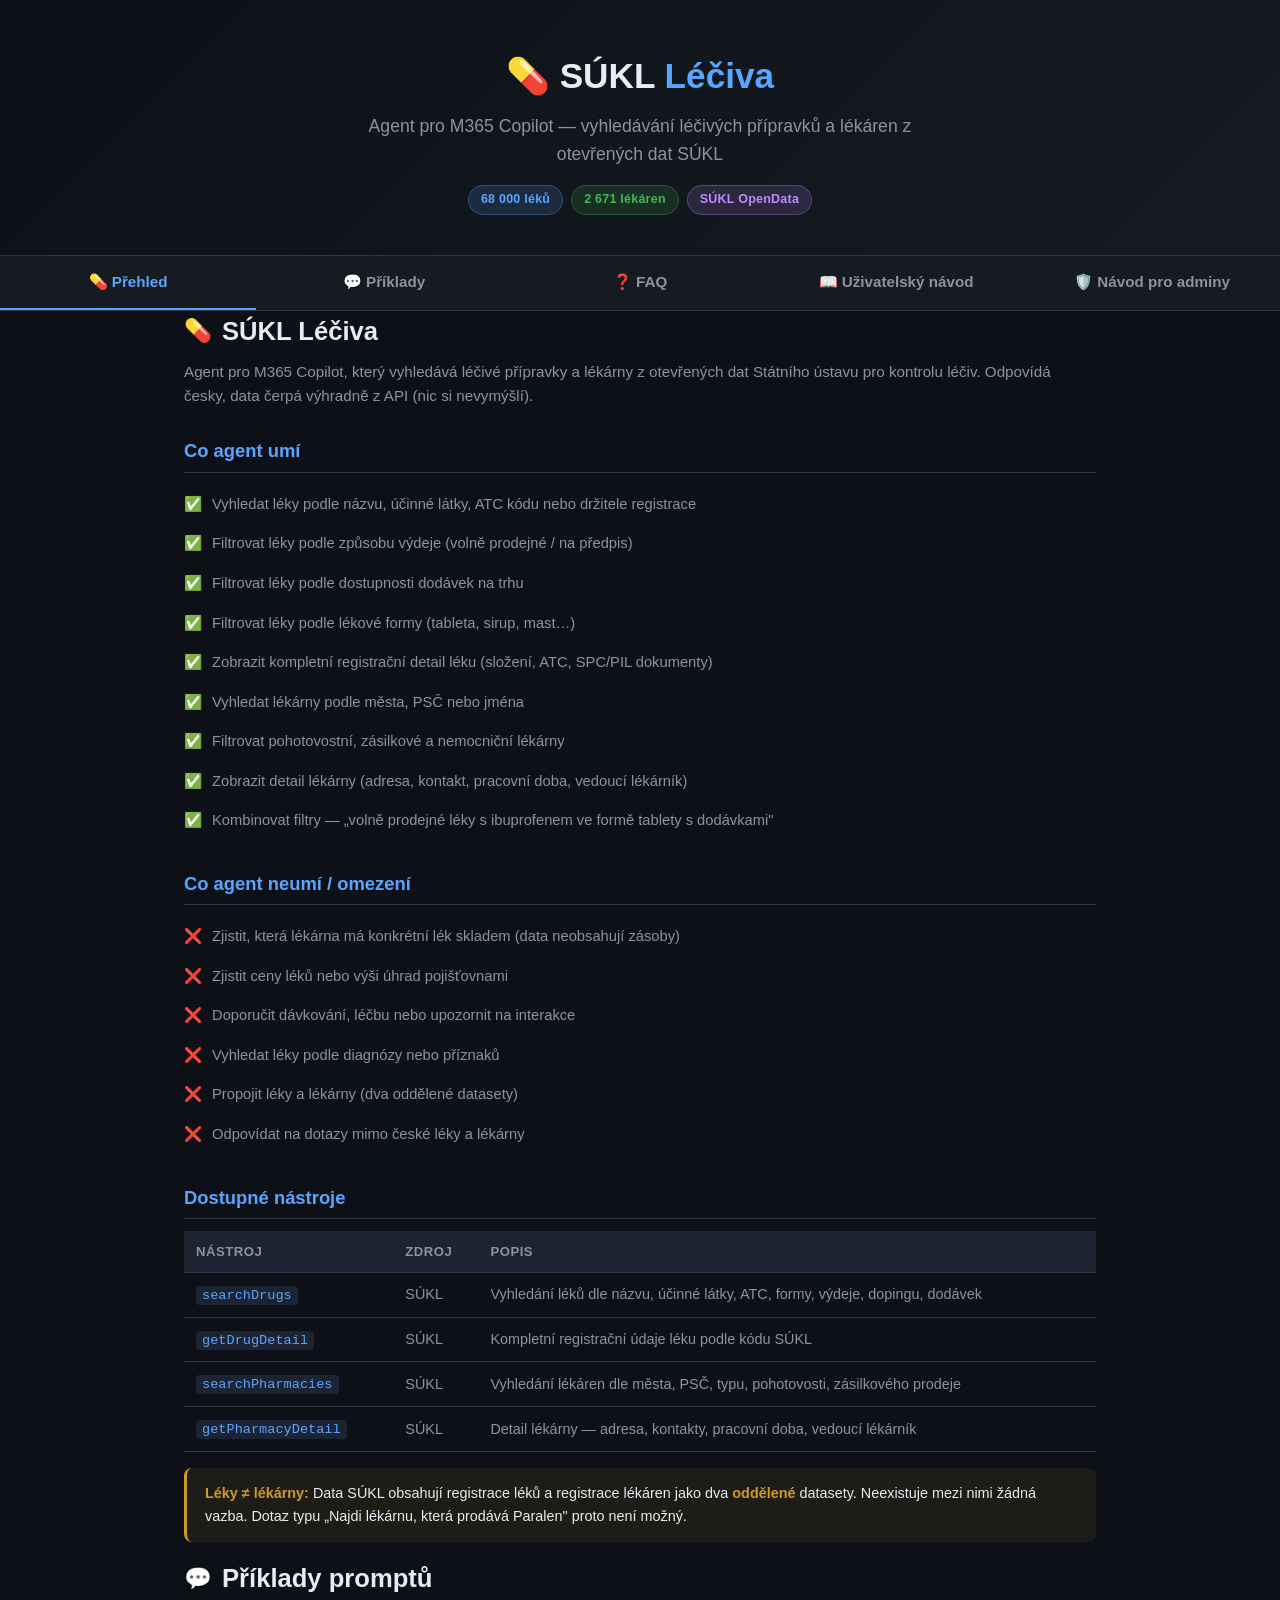
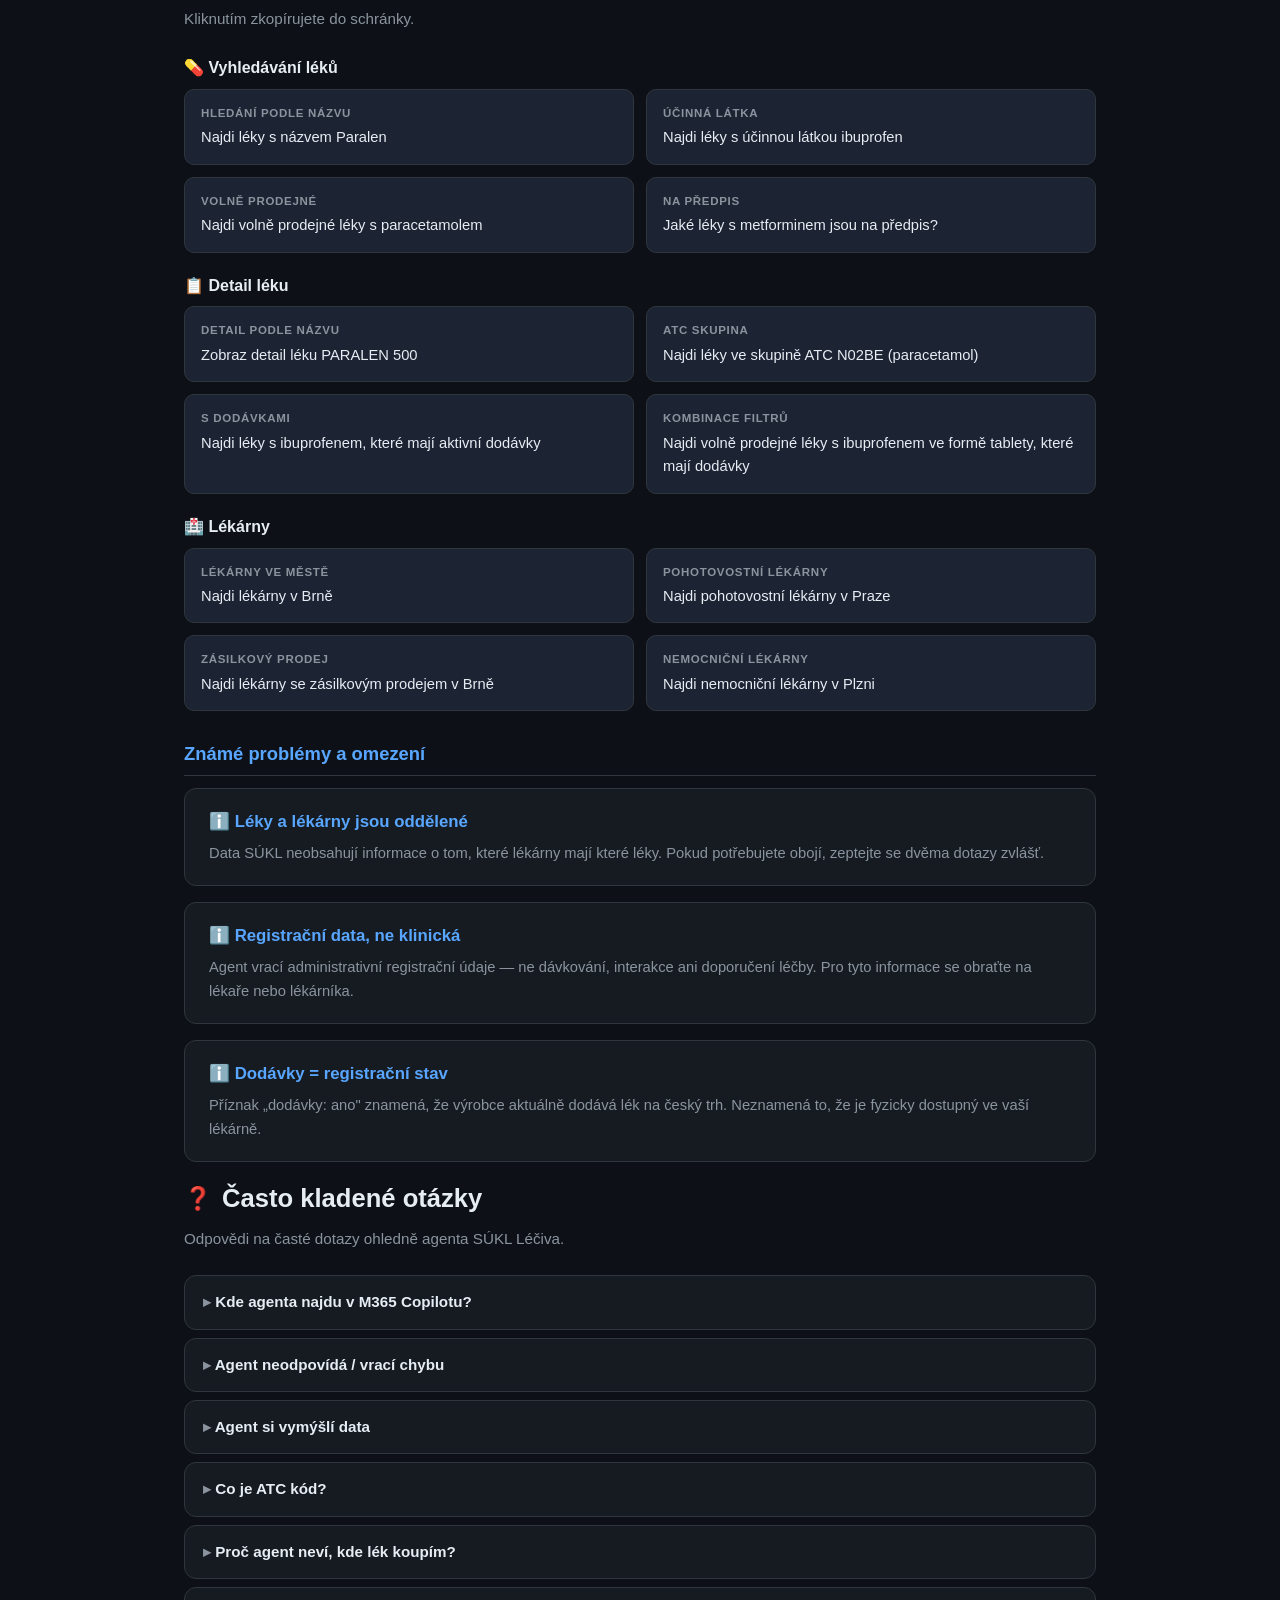
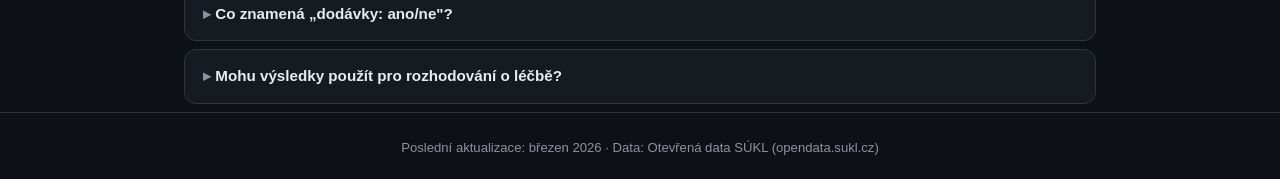
==== index.html @ ea1d370c "SUKL Leciva agent docs - user guide, admin guide, data pipeline" ====
<!DOCTYPE html>
<html lang="cs">
<head>
    <meta charset="UTF-8">
    <meta name="viewport" content="width=device-width, initial-scale=1.0">
    <title>SÚKL Léčiva — M365 Copilot Agent</title>
    <style>
        :root {
            --bg: #0d1117;
            --surface: #161b22;
            --surface2: #1c2333;
            --border: #30363d;
            --text: #e6edf3;
            --text-muted: #8b949e;
            --accent: #58a6ff;
            --accent-hover: #79c0ff;
            --green: #3fb950;
            --red: #f85149;
            --yellow: #d29922;
            --orange: #d18616;
            --purple: #bc8cff;
            --card-radius: 12px;
        }

        * { margin: 0; padding: 0; box-sizing: border-box; }

        body {
            font-family: -apple-system, BlinkMacSystemFont, 'Segoe UI', Helvetica, Arial, sans-serif;
            background: var(--bg);
            color: var(--text);
            line-height: 1.6;
        }

        .container { max-width: 960px; margin: 0 auto; padding: 0 24px; }

        /* Header */
        header {
            background: linear-gradient(135deg, #0d1117 0%, #161b22 100%);
            border-bottom: 1px solid var(--border);
            padding: 48px 0 40px;
            text-align: center;
        }
        header h1 {
            font-size: 2.2rem;
            font-weight: 700;
            margin-bottom: 8px;
        }
        header h1 span { color: var(--accent); }
        header p {
            color: var(--text-muted);
            font-size: 1.1rem;
            max-width: 600px;
            margin: 0 auto;
        }
        .badge-row {
            margin-top: 16px;
            display: flex;
            gap: 8px;
            justify-content: center;
            flex-wrap: wrap;
        }
        .badge {
            display: inline-block;
            padding: 4px 12px;
            border-radius: 20px;
            font-size: 0.78rem;
            font-weight: 600;
            letter-spacing: 0.02em;
        }
        .badge-blue { background: rgba(88,166,255,0.15); color: var(--accent); border: 1px solid rgba(88,166,255,0.3); }
        .badge-green { background: rgba(63,185,80,0.15); color: var(--green); border: 1px solid rgba(63,185,80,0.3); }
        .badge-purple { background: rgba(188,140,255,0.15); color: var(--purple); border: 1px solid rgba(188,140,255,0.3); }

        /* Nav links */
        .nav-links {
            display: flex;
            gap: 0;
            border-bottom: 1px solid var(--border);
            background: var(--surface);
            position: sticky;
            top: 0;
            z-index: 100;
        }
        .nav-links a {
            flex: 1;
            padding: 14px 16px;
            text-align: center;
            font-weight: 600;
            font-size: 0.95rem;
            color: var(--text-muted);
            text-decoration: none;
            border-bottom: 2px solid transparent;
            transition: all 0.2s;
        }
        .nav-links a:hover { color: var(--text); background: var(--surface2); }
        .nav-links a.active { color: var(--accent); border-bottom-color: var(--accent); }

        /* Sections */
        main { padding: 40px 0 60px; }

        h2 {
            font-size: 1.6rem;
            margin: 40px 0 8px;
            display: flex;
            align-items: center;
            gap: 10px;
        }
        h2:first-child { margin-top: 0; }
        h2 .emoji { font-size: 1.4rem; }
        h3 {
            font-size: 1.15rem;
            margin: 28px 0 12px;
            color: var(--accent);
            border-bottom: 1px solid var(--border);
            padding-bottom: 6px;
        }
        h4 {
            font-size: 1rem;
            margin: 20px 0 8px;
            color: var(--text);
        }
        .subtitle {
            color: var(--text-muted);
            font-size: 0.95rem;
            margin-bottom: 24px;
        }

        /* Cards */
        .card {
            background: var(--surface);
            border: 1px solid var(--border);
            border-radius: var(--card-radius);
            padding: 20px 24px;
            margin-bottom: 16px;
        }
        .card-title {
            font-weight: 600;
            font-size: 1.05rem;
            margin-bottom: 6px;
            display: flex;
            align-items: center;
            gap: 8px;
        }
        .card p, .card li { color: var(--text-muted); font-size: 0.92rem; }
        .card ul { padding-left: 20px; margin-top: 6px; }
        .card li { margin-bottom: 4px; }

        /* Prompt examples */
        .prompt-grid {
            display: grid;
            grid-template-columns: 1fr 1fr;
            gap: 12px;
        }
        @media (max-width: 640px) {
            .prompt-grid { grid-template-columns: 1fr; }
        }
        .prompt {
            background: var(--surface2);
            border: 1px solid var(--border);
            border-radius: 10px;
            padding: 14px 16px;
            cursor: pointer;
            transition: border-color 0.2s;
            position: relative;
        }
        .prompt:hover { border-color: var(--accent); }
        .prompt-label {
            font-size: 0.72rem;
            text-transform: uppercase;
            letter-spacing: 0.06em;
            color: var(--text-muted);
            margin-bottom: 4px;
            font-weight: 600;
        }
        .prompt-text {
            font-size: 0.92rem;
            color: var(--text);
        }
        .prompt .copy-hint {
            position: absolute;
            top: 8px;
            right: 10px;
            font-size: 0.7rem;
            color: var(--text-muted);
            opacity: 0;
            transition: opacity 0.2s;
        }
        .prompt:hover .copy-hint { opacity: 1; }
        .prompt.copied .copy-hint { color: var(--green); opacity: 1; }

        /* Status indicators */
        .status-works { color: var(--green); }
        .status-works::before { content: "✅ "; }
        .status-broken { color: var(--red); }
        .status-broken::before { content: "❌ "; }
        .status-partial { color: var(--yellow); }
        .status-partial::before { content: "⚠️ "; }
        .status-info { color: var(--accent); }
        .status-info::before { content: "ℹ️ "; }

        /* Tables */
        table {
            width: 100%;
            border-collapse: collapse;
            margin: 12px 0;
            font-size: 0.9rem;
        }
        th, td {
            padding: 10px 12px;
            text-align: left;
            border-bottom: 1px solid var(--border);
        }
        th {
            background: var(--surface2);
            color: var(--text-muted);
            font-weight: 600;
            font-size: 0.82rem;
            text-transform: uppercase;
            letter-spacing: 0.04em;
        }
        td { color: var(--text-muted); }
        td code {
            background: var(--surface2);
            padding: 2px 6px;
            border-radius: 4px;
            font-size: 0.85rem;
            color: var(--accent);
        }

        /* Tip / Warning boxes */
        .callout {
            border-radius: 8px;
            padding: 14px 18px;
            margin: 16px 0;
            font-size: 0.9rem;
        }
        .callout-tip {
            background: rgba(63,185,80,0.08);
            border-left: 3px solid var(--green);
        }
        .callout-tip strong { color: var(--green); }
        .callout-warn {
            background: rgba(210,153,34,0.08);
            border-left: 3px solid var(--yellow);
        }
        .callout-warn strong { color: var(--yellow); }
        .callout-info {
            background: rgba(88,166,255,0.08);
            border-left: 3px solid var(--accent);
        }
        .callout-info strong { color: var(--accent); }

        /* Feature list */
        .feature-list { list-style: none; padding: 0; }
        .feature-list li {
            padding: 8px 0;
            padding-left: 28px;
            position: relative;
            color: var(--text-muted);
            font-size: 0.92rem;
        }
        .feature-list li::before {
            position: absolute;
            left: 0;
            font-size: 0.92rem;
        }
        .feature-list li.yes::before { content: "✅"; }
        .feature-list li.no::before { content: "❌"; }
        .feature-list li.partial::before { content: "⚠️"; }
        .feature-list li.info::before { content: "💡"; }

        /* Code */
        code {
            background: var(--surface2);
            padding: 2px 6px;
            border-radius: 4px;
            font-size: 0.88rem;
            color: var(--accent);
        }

        /* Footer */
        footer {
            border-top: 1px solid var(--border);
            padding: 24px 0;
            text-align: center;
            color: var(--text-muted);
            font-size: 0.82rem;
        }

        /* Scroll anchor offset */
        [id] { scroll-margin-top: 60px; }

        /* Accordion for FAQ */
        details {
            background: var(--surface);
            border: 1px solid var(--border);
            border-radius: var(--card-radius);
            margin-bottom: 8px;
        }
        details summary {
            padding: 14px 18px;
            cursor: pointer;
            font-weight: 600;
            font-size: 0.95rem;
            list-style: none;
        }
        details summary::before {
            content: "▸ ";
            color: var(--text-muted);
        }
        details[open] summary::before { content: "▾ "; }
        details .detail-body {
            padding: 0 18px 14px;
            font-size: 0.9rem;
            color: var(--text-muted);
        }
    </style>
</head>
<body>
    <header>
        <div class="container">
            <h1>💊 SÚKL <span>Léčiva</span></h1>
            <p>Agent pro M365 Copilot — vyhledávání léčivých přípravků a lékáren z otevřených dat SÚKL</p>
            <div class="badge-row">
                <span class="badge badge-blue">68 000 léků</span>
                <span class="badge badge-green">2 671 lékáren</span>
                <span class="badge badge-purple">SÚKL OpenData</span>
            </div>
        </div>
    </header>

    <nav class="nav-links">
        <a href="#prehled" class="active">
            <span>💊</span> Přehled
        </a>
        <a href="#prompty">
            <span>💬</span> Příklady
        </a>
        <a href="#faq">
            <span>❓</span> FAQ
        </a>
        <a href="user-guide.html">
            <span>📖</span> Uživatelský návod
        </a>
        <a href="admin-guide.html">
            <span>🛡️</span> Návod pro adminy
        </a>
    </nav>

    <main class="container">

        <!-- ═══════════════════════════════════════════ -->
        <!-- PŘEHLED                                     -->
        <!-- ═══════════════════════════════════════════ -->
        <section id="prehled">
            <h2><span class="emoji">💊</span> SÚKL Léčiva</h2>
            <p class="subtitle">
                Agent pro M365 Copilot, který vyhledává léčivé přípravky a lékárny z otevřených dat
                Státního ústavu pro kontrolu léčiv. Odpovídá česky, data čerpá výhradně z API (nic si nevymýšlí).
            </p>

            <h3>Co agent umí</h3>
            <ul class="feature-list">
                <li class="yes">Vyhledat léky podle názvu, účinné látky, ATC kódu nebo držitele registrace</li>
                <li class="yes">Filtrovat léky podle způsobu výdeje (volně prodejné / na předpis)</li>
                <li class="yes">Filtrovat léky podle dostupnosti dodávek na trhu</li>
                <li class="yes">Filtrovat léky podle lékové formy (tableta, sirup, mast…)</li>
                <li class="yes">Zobrazit kompletní registrační detail léku (složení, ATC, SPC/PIL dokumenty)</li>
                <li class="yes">Vyhledat lékárny podle města, PSČ nebo jména</li>
                <li class="yes">Filtrovat pohotovostní, zásilkové a nemocniční lékárny</li>
                <li class="yes">Zobrazit detail lékárny (adresa, kontakt, pracovní doba, vedoucí lékárník)</li>
                <li class="yes">Kombinovat filtry — „volně prodejné léky s ibuprofenem ve formě tablety s dodávkami"</li>
            </ul>

            <h3>Co agent neumí / omezení</h3>
            <ul class="feature-list">
                <li class="no">Zjistit, která lékárna má konkrétní lék skladem (data neobsahují zásoby)</li>
                <li class="no">Zjistit ceny léků nebo výši úhrad pojišťovnami</li>
                <li class="no">Doporučit dávkování, léčbu nebo upozornit na interakce</li>
                <li class="no">Vyhledat léky podle diagnózy nebo příznaků</li>
                <li class="no">Propojit léky a lékárny (dva oddělené datasety)</li>
                <li class="no">Odpovídat na dotazy mimo české léky a lékárny</li>
            </ul>

            <h3>Dostupné nástroje</h3>
            <table>
                <thead>
                    <tr><th>Nástroj</th><th>Zdroj</th><th>Popis</th></tr>
                </thead>
                <tbody>
                    <tr>
                        <td><code>searchDrugs</code></td>
                        <td>SÚKL</td>
                        <td>Vyhledání léků dle názvu, účinné látky, ATC, formy, výdeje, dopingu, dodávek</td>
                    </tr>
                    <tr>
                        <td><code>getDrugDetail</code></td>
                        <td>SÚKL</td>
                        <td>Kompletní registrační údaje léku podle kódu SÚKL</td>
                    </tr>
                    <tr>
                        <td><code>searchPharmacies</code></td>
                        <td>SÚKL</td>
                        <td>Vyhledání lékáren dle města, PSČ, typu, pohotovosti, zásilkového prodeje</td>
                    </tr>
                    <tr>
                        <td><code>getPharmacyDetail</code></td>
                        <td>SÚKL</td>
                        <td>Detail lékárny — adresa, kontakty, pracovní doba, vedoucí lékárník</td>
                    </tr>
                </tbody>
            </table>

            <div class="callout callout-warn">
                <strong>Léky ≠ lékárny:</strong> Data SÚKL obsahují registrace léků a registrace lékáren jako dva <strong>oddělené</strong> datasety. Neexistuje mezi nimi žádná vazba. Dotaz typu „Najdi lékárnu, která prodává Paralen" proto není možný.
            </div>
        </section>

        <!-- ═══════════════════════════════════════════ -->
        <!-- PŘÍKLADY PROMPTŮ                            -->
        <!-- ═══════════════════════════════════════════ -->
        <section id="prompty">
            <h2><span class="emoji">💬</span> Příklady promptů</h2>
            <p class="subtitle">Kliknutím zkopírujete do schránky.</p>

            <h4>💊 Vyhledávání léků</h4>
            <div class="prompt-grid">
                <div class="prompt" onclick="copyPrompt(this)">
                    <div class="prompt-label">Hledání podle názvu</div>
                    <div class="prompt-text">Najdi léky s názvem Paralen</div>
                    <span class="copy-hint">📋 kopírovat</span>
                </div>
                <div class="prompt" onclick="copyPrompt(this)">
                    <div class="prompt-label">Účinná látka</div>
                    <div class="prompt-text">Najdi léky s účinnou látkou ibuprofen</div>
                    <span class="copy-hint">📋 kopírovat</span>
                </div>
                <div class="prompt" onclick="copyPrompt(this)">
                    <div class="prompt-label">Volně prodejné</div>
                    <div class="prompt-text">Najdi volně prodejné léky s paracetamolem</div>
                    <span class="copy-hint">📋 kopírovat</span>
                </div>
                <div class="prompt" onclick="copyPrompt(this)">
                    <div class="prompt-label">Na předpis</div>
                    <div class="prompt-text">Jaké léky s metforminem jsou na předpis?</div>
                    <span class="copy-hint">📋 kopírovat</span>
                </div>
            </div>

            <h4>📋 Detail léku</h4>
            <div class="prompt-grid">
                <div class="prompt" onclick="copyPrompt(this)">
                    <div class="prompt-label">Detail podle názvu</div>
                    <div class="prompt-text">Zobraz detail léku PARALEN 500</div>
                    <span class="copy-hint">📋 kopírovat</span>
                </div>
                <div class="prompt" onclick="copyPrompt(this)">
                    <div class="prompt-label">ATC skupina</div>
                    <div class="prompt-text">Najdi léky ve skupině ATC N02BE (paracetamol)</div>
                    <span class="copy-hint">📋 kopírovat</span>
                </div>
                <div class="prompt" onclick="copyPrompt(this)">
                    <div class="prompt-label">S dodávkami</div>
                    <div class="prompt-text">Najdi léky s ibuprofenem, které mají aktivní dodávky</div>
                    <span class="copy-hint">📋 kopírovat</span>
                </div>
                <div class="prompt" onclick="copyPrompt(this)">
                    <div class="prompt-label">Kombinace filtrů</div>
                    <div class="prompt-text">Najdi volně prodejné léky s ibuprofenem ve formě tablety, které mají dodávky</div>
                    <span class="copy-hint">📋 kopírovat</span>
                </div>
            </div>

            <h4>🏥 Lékárny</h4>
            <div class="prompt-grid">
                <div class="prompt" onclick="copyPrompt(this)">
                    <div class="prompt-label">Lékárny ve městě</div>
                    <div class="prompt-text">Najdi lékárny v Brně</div>
                    <span class="copy-hint">📋 kopírovat</span>
                </div>
                <div class="prompt" onclick="copyPrompt(this)">
                    <div class="prompt-label">Pohotovostní lékárny</div>
                    <div class="prompt-text">Najdi pohotovostní lékárny v Praze</div>
                    <span class="copy-hint">📋 kopírovat</span>
                </div>
                <div class="prompt" onclick="copyPrompt(this)">
                    <div class="prompt-label">Zásilkový prodej</div>
                    <div class="prompt-text">Najdi lékárny se zásilkovým prodejem v Brně</div>
                    <span class="copy-hint">📋 kopírovat</span>
                </div>
                <div class="prompt" onclick="copyPrompt(this)">
                    <div class="prompt-label">Nemocniční lékárny</div>
                    <div class="prompt-text">Najdi nemocniční lékárny v Plzni</div>
                    <span class="copy-hint">📋 kopírovat</span>
                </div>
            </div>
        </section>

        <!-- ═══════════════════════════════════════════ -->
        <!-- ZNÁMÉ PROBLÉMY                              -->
        <!-- ═══════════════════════════════════════════ -->
        <section>
            <h3>Známé problémy a omezení</h3>
            <div class="card">
                <div class="card-title"><span class="status-info">Léky a lékárny jsou oddělené</span></div>
                <p>Data SÚKL neobsahují informace o tom, které lékárny mají které léky. Pokud potřebujete obojí, zeptejte se dvěma dotazy zvlášť.</p>
            </div>
            <div class="card">
                <div class="card-title"><span class="status-info">Registrační data, ne klinická</span></div>
                <p>Agent vrací administrativní registrační údaje — ne dávkování, interakce ani doporučení léčby. Pro tyto informace se obraťte na lékaře nebo lékárníka.</p>
            </div>
            <div class="card">
                <div class="card-title"><span class="status-info">Dodávky = registrační stav</span></div>
                <p>Příznak „dodávky: ano" znamená, že výrobce aktuálně dodává lék na český trh. Neznamená to, že je fyzicky dostupný ve vaší lékárně.</p>
            </div>
        </section>

        <!-- ═══════════════════════════════════════════ -->
        <!-- FAQ                                         -->
        <!-- ═══════════════════════════════════════════ -->
        <section id="faq">
            <h2><span class="emoji">❓</span> Často kladené otázky</h2>
            <p class="subtitle">Odpovědi na časté dotazy ohledně agenta SÚKL Léčiva.</p>

            <details>
                <summary>Kde agenta najdu v M365 Copilotu?</summary>
                <div class="detail-body">
                    <p>Agent je dostupný výhradně v prostředí <strong>M365 Copilot</strong>. Najdete ho v <strong>levém panelu</strong> Copilotu, nebo ho zavolejte přes ikonu <strong>@</strong> — začněte psát <strong>@SÚKL Léčiva</strong>.</p>
                </div>
            </details>

            <details>
                <summary>Agent neodpovídá / vrací chybu</summary>
                <div class="detail-body">
                    <p>Možné příčiny:</p>
                    <ul>
                        <li><strong>Backend se probouzí</strong> — po delší neaktivitě může proxy potřebovat pár sekund na start.</li>
                        <li><strong>Dočasný výpadek</strong> — Azure služby mohou být krátkodobě nedostupné.</li>
                    </ul>
                    <p>Zkuste dotaz zopakovat za minutu. Pokud problém přetrvává, kontaktujte správce.</p>
                </div>
            </details>

            <details>
                <summary>Agent si vymýšlí data</summary>
                <div class="detail-body">
                    <p>Agent je nastavený tak, aby <strong>nepoužíval vlastní znalosti</strong> a čerpal pouze z API SÚKL. Pokud si přesto vymýšlí:</p>
                    <ul>
                        <li>Ověřte, že jste agenta zavolali přes <strong>@SÚKL Léčiva</strong> (ne obecný Copilot)</li>
                        <li>Zkuste dotaz přeformulovat</li>
                    </ul>
                </div>
            </details>

            <details>
                <summary>Co je ATC kód?</summary>
                <div class="detail-body">
                    <p>ATC (Anatomicko-terapeuticko-chemický) klasifikační systém třídí léky do skupin. Například:</p>
                    <ul>
                        <li><strong>N02BE01</strong> — paracetamol (N = nervový systém, 02 = analgetika)</li>
                        <li><strong>M01AE01</strong> — ibuprofen (M = muskuloskeletální systém)</li>
                    </ul>
                    <p>Můžete hledat podle celého kódu i prefixu: „N02BE" najde celou skupinu.</p>
                </div>
            </details>

            <details>
                <summary>Proč agent neví, kde lék koupím?</summary>
                <div class="detail-body">
                    <p>Data SÚKL obsahují <strong>registrace</strong> léků a <strong>registrace</strong> lékáren jako dva oddělené datasety. SÚKL nespravuje informace o tom, které lékárny mají které léky skladem.</p>
                    <p>Pro informace o dostupnosti kontaktujte lékárnu přímo.</p>
                </div>
            </details>

            <details>
                <summary>Co znamená „dodávky: ano/ne"?</summary>
                <div class="detail-body">
                    <p><strong>Dodávky = ano</strong> znamená, že výrobce/distributor aktuálně dodává lék na český trh. <strong>Dodávky = ne</strong> znamená, že lék je registrovaný, ale aktuálně se nedodává.</p>
                </div>
            </details>

            <details>
                <summary>Mohu výsledky použít pro rozhodování o léčbě?</summary>
                <div class="detail-body">
                    <p><strong>Ne.</strong> Agent poskytuje registrační údaje z databáze SÚKL. Pro rozhodování o léčbě, dávkování nebo interakcích se obraťte na svého lékaře nebo lékárníka.</p>
                </div>
            </details>
        </section>
    </main>

    <footer>
        <div class="container">
            Poslední aktualizace: březen 2026 · Data: Otevřená data SÚKL (opendata.sukl.cz)
        </div>
    </footer>

    <script>
        // Copy prompt to clipboard
        function copyPrompt(el) {
            const text = el.querySelector('.prompt-text').textContent;
            navigator.clipboard.writeText(text).then(() => {
                el.classList.add('copied');
                el.querySelector('.copy-hint').textContent = '✓ zkopírováno';
                setTimeout(() => {
                    el.classList.remove('copied');
                    el.querySelector('.copy-hint').textContent = '📋 kopírovat';
                }, 1500);
            });
        }

        // Smooth scroll for nav links
        document.querySelectorAll('.nav-links a[href^="#"]').forEach(link => {
            link.addEventListener('click', (e) => {
                e.preventDefault();
                const target = document.querySelector(link.getAttribute('href'));
                if (target) target.scrollIntoView({ behavior: 'smooth' });
            });
        });
    </script>
</body>
</html>
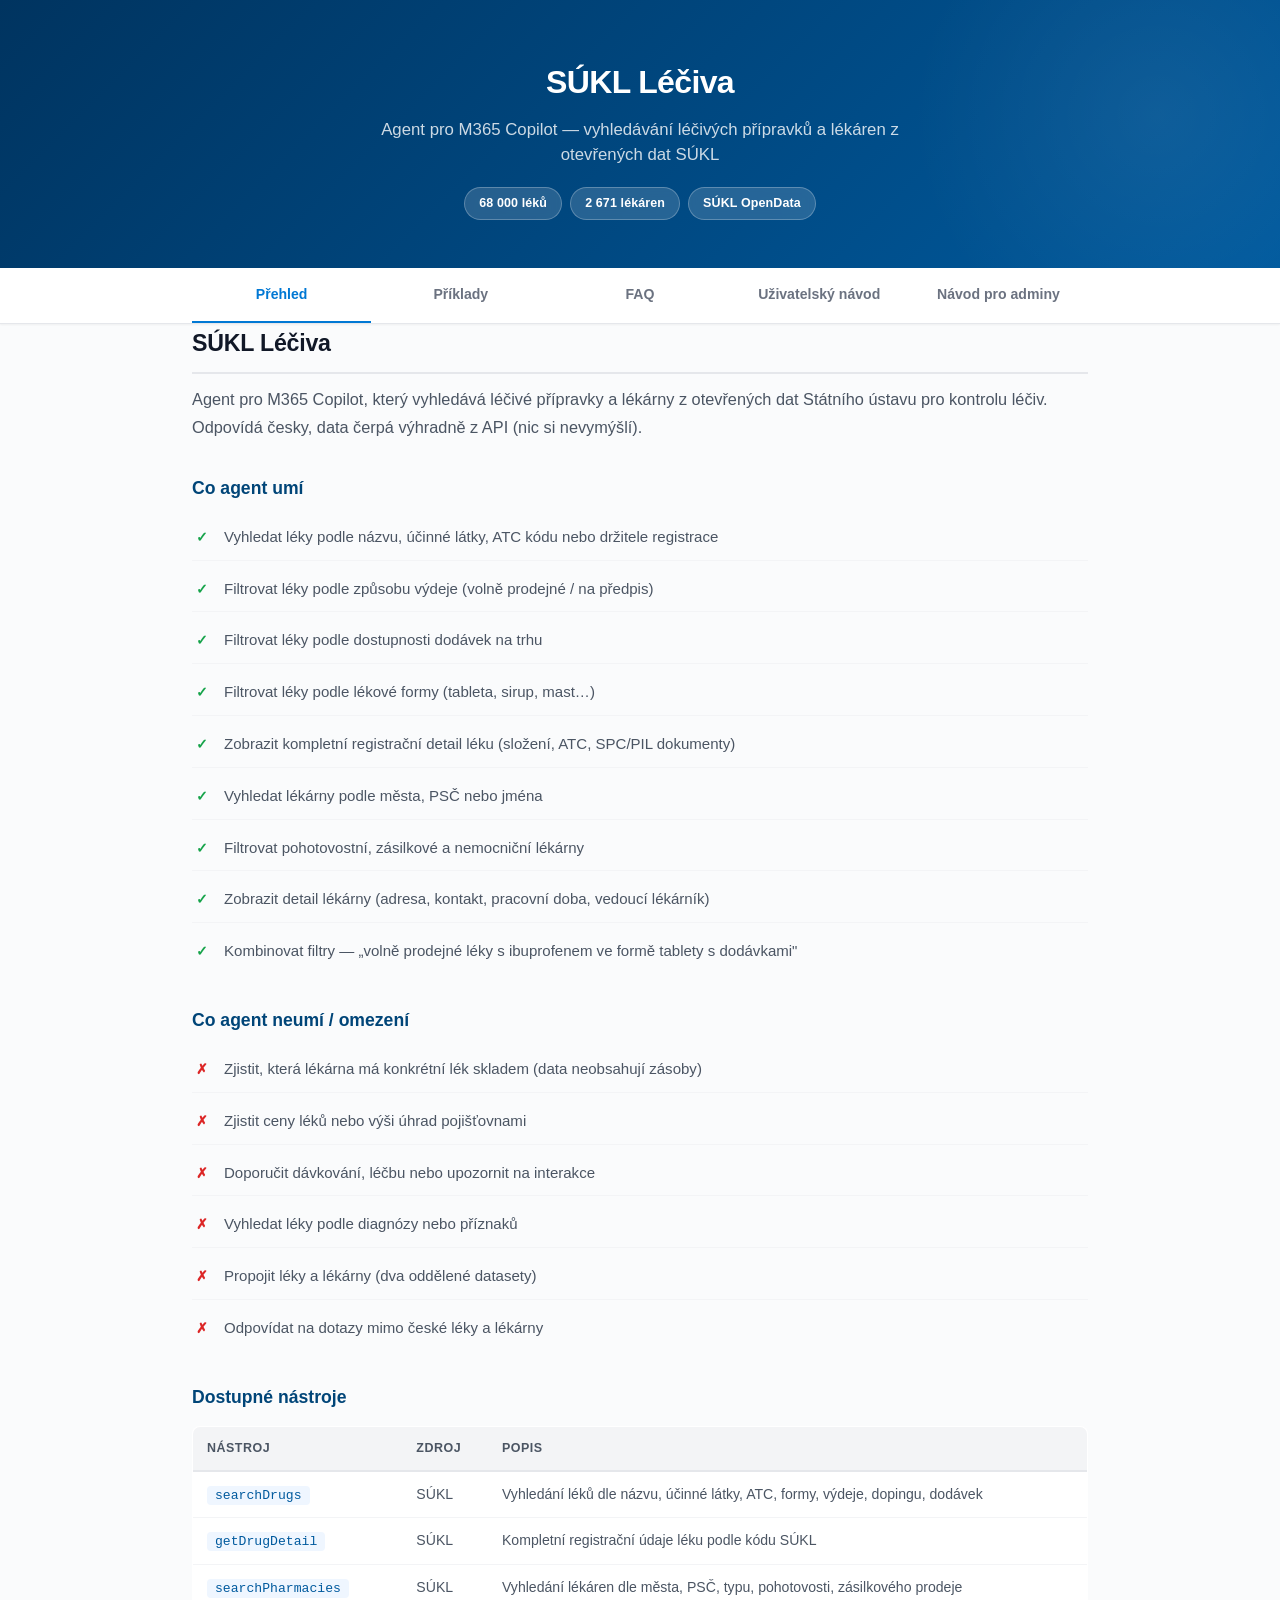
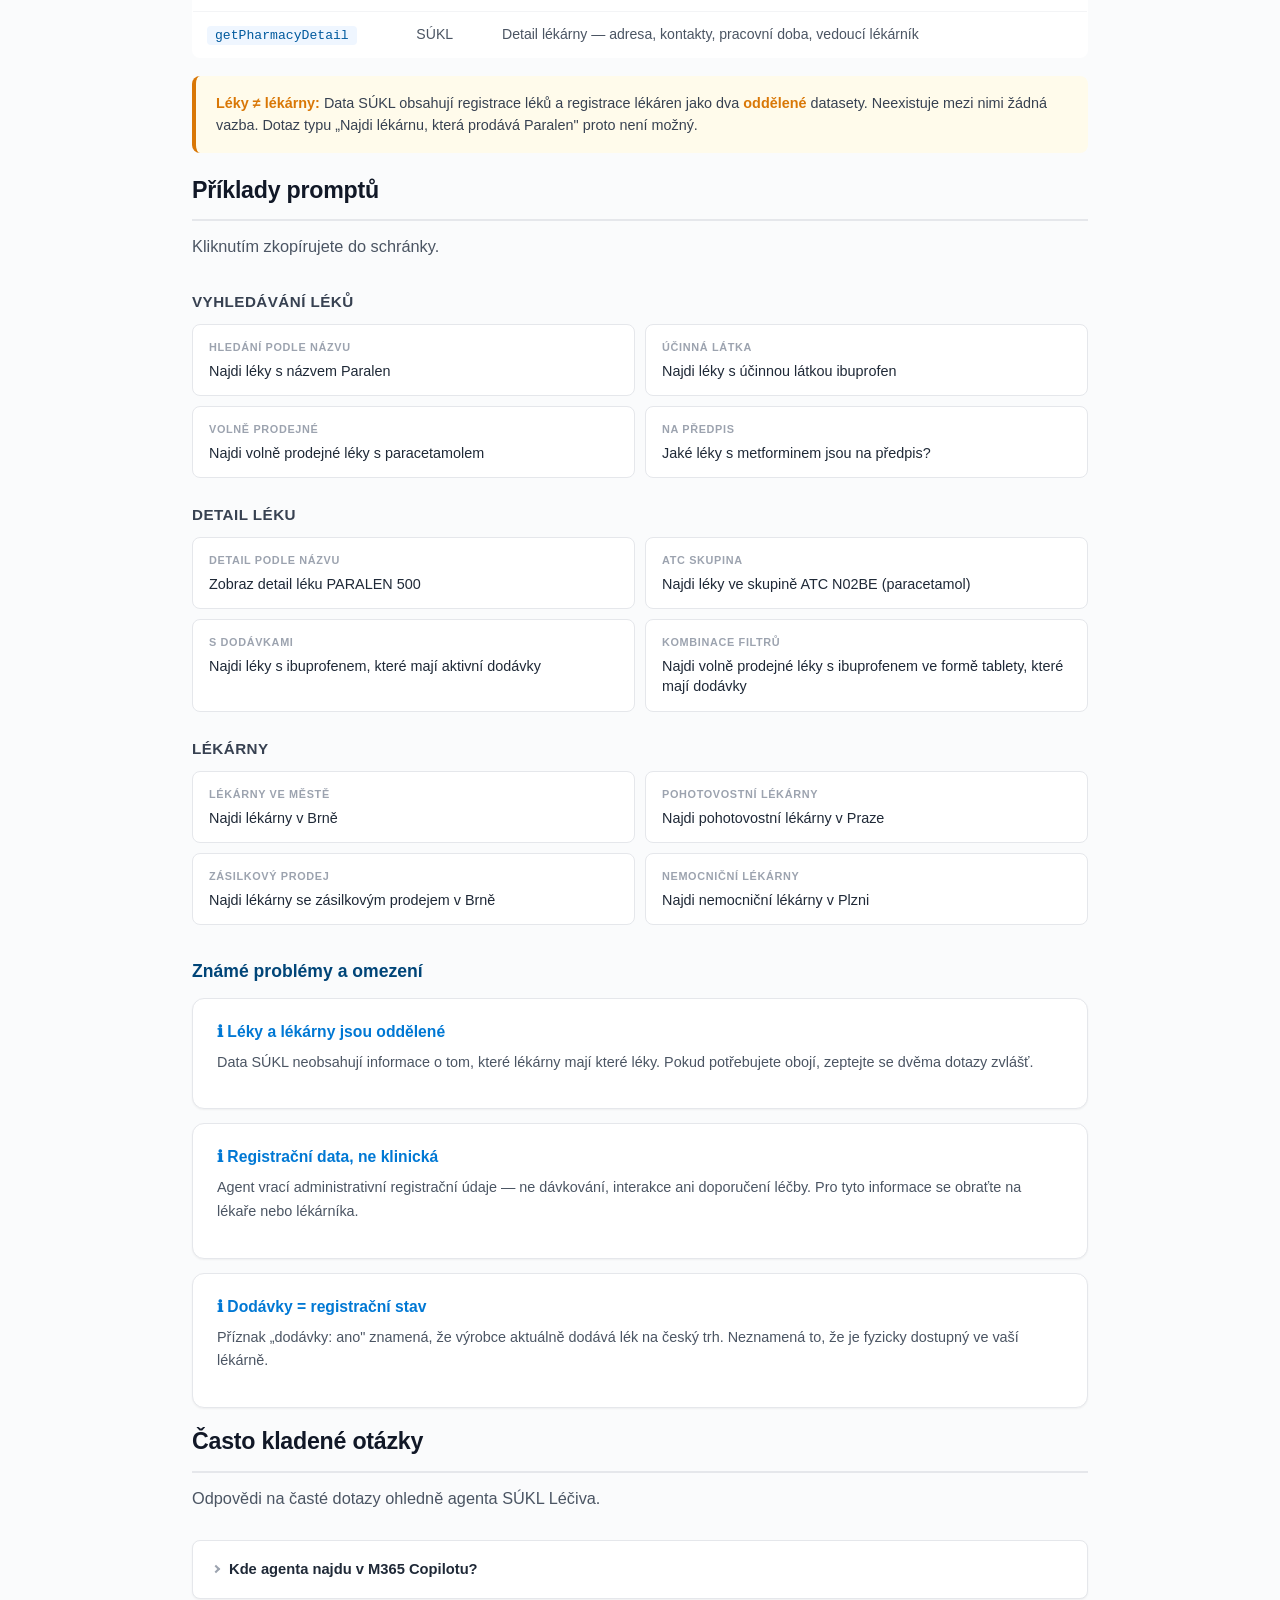
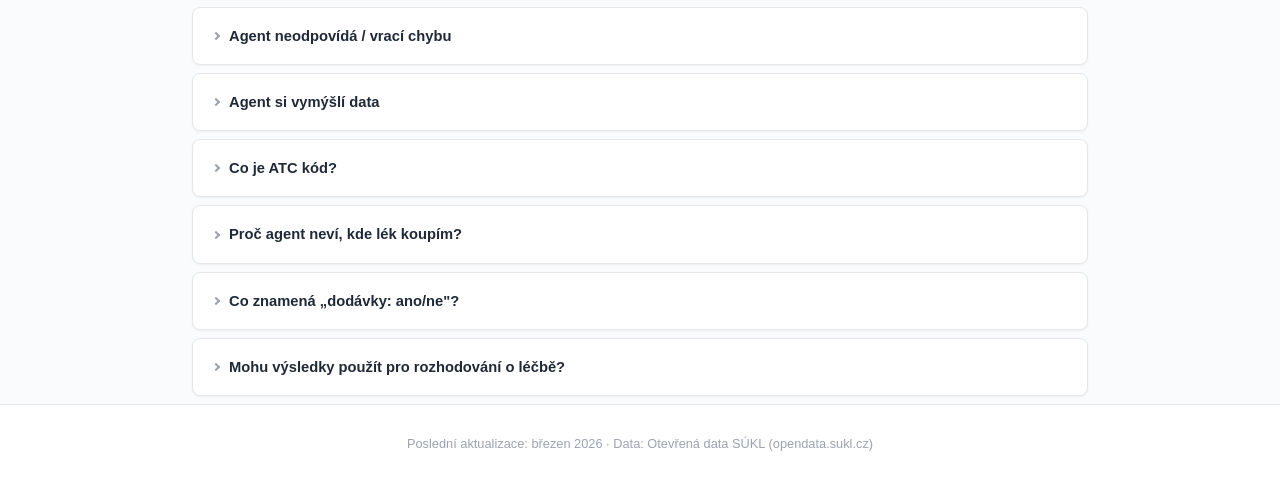
==== commit 61406bbf: "Enterprise light theme redesign - professional documentation for enterprise/government audience" ====
--- a/index.html
+++ b/index.html
@@ -4,357 +4,36 @@
     <meta charset="UTF-8">
     <meta name="viewport" content="width=device-width, initial-scale=1.0">
     <title>SÚKL Léčiva — M365 Copilot Agent</title>
-    <style>
-        :root {
-            --bg: #0d1117;
-            --surface: #161b22;
-            --surface2: #1c2333;
-            --border: #30363d;
-            --text: #e6edf3;
-            --text-muted: #8b949e;
-            --accent: #58a6ff;
-            --accent-hover: #79c0ff;
-            --green: #3fb950;
-            --red: #f85149;
-            --yellow: #d29922;
-            --orange: #d18616;
-            --purple: #bc8cff;
-            --card-radius: 12px;
-        }
-
-        * { margin: 0; padding: 0; box-sizing: border-box; }
-
-        body {
-            font-family: -apple-system, BlinkMacSystemFont, 'Segoe UI', Helvetica, Arial, sans-serif;
-            background: var(--bg);
-            color: var(--text);
-            line-height: 1.6;
-        }
-
-        .container { max-width: 960px; margin: 0 auto; padding: 0 24px; }
-
-        /* Header */
-        header {
-            background: linear-gradient(135deg, #0d1117 0%, #161b22 100%);
-            border-bottom: 1px solid var(--border);
-            padding: 48px 0 40px;
-            text-align: center;
-        }
-        header h1 {
-            font-size: 2.2rem;
-            font-weight: 700;
-            margin-bottom: 8px;
-        }
-        header h1 span { color: var(--accent); }
-        header p {
-            color: var(--text-muted);
-            font-size: 1.1rem;
-            max-width: 600px;
-            margin: 0 auto;
-        }
-        .badge-row {
-            margin-top: 16px;
-            display: flex;
-            gap: 8px;
-            justify-content: center;
-            flex-wrap: wrap;
-        }
-        .badge {
-            display: inline-block;
-            padding: 4px 12px;
-            border-radius: 20px;
-            font-size: 0.78rem;
-            font-weight: 600;
-            letter-spacing: 0.02em;
-        }
-        .badge-blue { background: rgba(88,166,255,0.15); color: var(--accent); border: 1px solid rgba(88,166,255,0.3); }
-        .badge-green { background: rgba(63,185,80,0.15); color: var(--green); border: 1px solid rgba(63,185,80,0.3); }
-        .badge-purple { background: rgba(188,140,255,0.15); color: var(--purple); border: 1px solid rgba(188,140,255,0.3); }
-
-        /* Nav links */
-        .nav-links {
-            display: flex;
-            gap: 0;
-            border-bottom: 1px solid var(--border);
-            background: var(--surface);
-            position: sticky;
-            top: 0;
-            z-index: 100;
-        }
-        .nav-links a {
-            flex: 1;
-            padding: 14px 16px;
-            text-align: center;
-            font-weight: 600;
-            font-size: 0.95rem;
-            color: var(--text-muted);
-            text-decoration: none;
-            border-bottom: 2px solid transparent;
-            transition: all 0.2s;
-        }
-        .nav-links a:hover { color: var(--text); background: var(--surface2); }
-        .nav-links a.active { color: var(--accent); border-bottom-color: var(--accent); }
-
-        /* Sections */
-        main { padding: 40px 0 60px; }
-
-        h2 {
-            font-size: 1.6rem;
-            margin: 40px 0 8px;
-            display: flex;
-            align-items: center;
-            gap: 10px;
-        }
-        h2:first-child { margin-top: 0; }
-        h2 .emoji { font-size: 1.4rem; }
-        h3 {
-            font-size: 1.15rem;
-            margin: 28px 0 12px;
-            color: var(--accent);
-            border-bottom: 1px solid var(--border);
-            padding-bottom: 6px;
-        }
-        h4 {
-            font-size: 1rem;
-            margin: 20px 0 8px;
-            color: var(--text);
-        }
-        .subtitle {
-            color: var(--text-muted);
-            font-size: 0.95rem;
-            margin-bottom: 24px;
-        }
-
-        /* Cards */
-        .card {
-            background: var(--surface);
-            border: 1px solid var(--border);
-            border-radius: var(--card-radius);
-            padding: 20px 24px;
-            margin-bottom: 16px;
-        }
-        .card-title {
-            font-weight: 600;
-            font-size: 1.05rem;
-            margin-bottom: 6px;
-            display: flex;
-            align-items: center;
-            gap: 8px;
-        }
-        .card p, .card li { color: var(--text-muted); font-size: 0.92rem; }
-        .card ul { padding-left: 20px; margin-top: 6px; }
-        .card li { margin-bottom: 4px; }
-
-        /* Prompt examples */
-        .prompt-grid {
-            display: grid;
-            grid-template-columns: 1fr 1fr;
-            gap: 12px;
-        }
-        @media (max-width: 640px) {
-            .prompt-grid { grid-template-columns: 1fr; }
-        }
-        .prompt {
-            background: var(--surface2);
-            border: 1px solid var(--border);
-            border-radius: 10px;
-            padding: 14px 16px;
-            cursor: pointer;
-            transition: border-color 0.2s;
-            position: relative;
-        }
-        .prompt:hover { border-color: var(--accent); }
-        .prompt-label {
-            font-size: 0.72rem;
-            text-transform: uppercase;
-            letter-spacing: 0.06em;
-            color: var(--text-muted);
-            margin-bottom: 4px;
-            font-weight: 600;
-        }
-        .prompt-text {
-            font-size: 0.92rem;
-            color: var(--text);
-        }
-        .prompt .copy-hint {
-            position: absolute;
-            top: 8px;
-            right: 10px;
-            font-size: 0.7rem;
-            color: var(--text-muted);
-            opacity: 0;
-            transition: opacity 0.2s;
-        }
-        .prompt:hover .copy-hint { opacity: 1; }
-        .prompt.copied .copy-hint { color: var(--green); opacity: 1; }
-
-        /* Status indicators */
-        .status-works { color: var(--green); }
-        .status-works::before { content: "✅ "; }
-        .status-broken { color: var(--red); }
-        .status-broken::before { content: "❌ "; }
-        .status-partial { color: var(--yellow); }
-        .status-partial::before { content: "⚠️ "; }
-        .status-info { color: var(--accent); }
-        .status-info::before { content: "ℹ️ "; }
-
-        /* Tables */
-        table {
-            width: 100%;
-            border-collapse: collapse;
-            margin: 12px 0;
-            font-size: 0.9rem;
-        }
-        th, td {
-            padding: 10px 12px;
-            text-align: left;
-            border-bottom: 1px solid var(--border);
-        }
-        th {
-            background: var(--surface2);
-            color: var(--text-muted);
-            font-weight: 600;
-            font-size: 0.82rem;
-            text-transform: uppercase;
-            letter-spacing: 0.04em;
-        }
-        td { color: var(--text-muted); }
-        td code {
-            background: var(--surface2);
-            padding: 2px 6px;
-            border-radius: 4px;
-            font-size: 0.85rem;
-            color: var(--accent);
-        }
-
-        /* Tip / Warning boxes */
-        .callout {
-            border-radius: 8px;
-            padding: 14px 18px;
-            margin: 16px 0;
-            font-size: 0.9rem;
-        }
-        .callout-tip {
-            background: rgba(63,185,80,0.08);
-            border-left: 3px solid var(--green);
-        }
-        .callout-tip strong { color: var(--green); }
-        .callout-warn {
-            background: rgba(210,153,34,0.08);
-            border-left: 3px solid var(--yellow);
-        }
-        .callout-warn strong { color: var(--yellow); }
-        .callout-info {
-            background: rgba(88,166,255,0.08);
-            border-left: 3px solid var(--accent);
-        }
-        .callout-info strong { color: var(--accent); }
-
-        /* Feature list */
-        .feature-list { list-style: none; padding: 0; }
-        .feature-list li {
-            padding: 8px 0;
-            padding-left: 28px;
-            position: relative;
-            color: var(--text-muted);
-            font-size: 0.92rem;
-        }
-        .feature-list li::before {
-            position: absolute;
-            left: 0;
-            font-size: 0.92rem;
-        }
-        .feature-list li.yes::before { content: "✅"; }
-        .feature-list li.no::before { content: "❌"; }
-        .feature-list li.partial::before { content: "⚠️"; }
-        .feature-list li.info::before { content: "💡"; }
-
-        /* Code */
-        code {
-            background: var(--surface2);
-            padding: 2px 6px;
-            border-radius: 4px;
-            font-size: 0.88rem;
-            color: var(--accent);
-        }
-
-        /* Footer */
-        footer {
-            border-top: 1px solid var(--border);
-            padding: 24px 0;
-            text-align: center;
-            color: var(--text-muted);
-            font-size: 0.82rem;
-        }
-
-        /* Scroll anchor offset */
-        [id] { scroll-margin-top: 60px; }
-
-        /* Accordion for FAQ */
-        details {
-            background: var(--surface);
-            border: 1px solid var(--border);
-            border-radius: var(--card-radius);
-            margin-bottom: 8px;
-        }
-        details summary {
-            padding: 14px 18px;
-            cursor: pointer;
-            font-weight: 600;
-            font-size: 0.95rem;
-            list-style: none;
-        }
-        details summary::before {
-            content: "▸ ";
-            color: var(--text-muted);
-        }
-        details[open] summary::before { content: "▾ "; }
-        details .detail-body {
-            padding: 0 18px 14px;
-            font-size: 0.9rem;
-            color: var(--text-muted);
-        }
-    </style>
+    <link rel="stylesheet" href="styles.css">
 </head>
 <body>
-    <header>
-        <div class="container">
-            <h1>💊 SÚKL <span>Léčiva</span></h1>
-            <p>Agent pro M365 Copilot — vyhledávání léčivých přípravků a lékáren z otevřených dat SÚKL</p>
+    <header class="site-header">
+        <div class="container header-center">
+            <h1>SÚKL Léčiva</h1>
+            <p class="subtitle">Agent pro M365 Copilot — vyhledávání léčivých přípravků a lékáren z otevřených dat SÚKL</p>
             <div class="badge-row">
-                <span class="badge badge-blue">68 000 léků</span>
-                <span class="badge badge-green">2 671 lékáren</span>
-                <span class="badge badge-purple">SÚKL OpenData</span>
+                <span class="badge">68 000 léků</span>
+                <span class="badge">2 671 lékáren</span>
+                <span class="badge">SÚKL OpenData</span>
             </div>
         </div>
     </header>
 
-    <nav class="nav-links">
-        <a href="#prehled" class="active">
-            <span>💊</span> Přehled
-        </a>
-        <a href="#prompty">
-            <span>💬</span> Příklady
-        </a>
-        <a href="#faq">
-            <span>❓</span> FAQ
-        </a>
-        <a href="user-guide.html">
-            <span>📖</span> Uživatelský návod
-        </a>
-        <a href="admin-guide.html">
-            <span>🛡️</span> Návod pro adminy
-        </a>
+    <nav class="site-nav">
+        <div class="container">
+            <a href="#prehled" class="active">Přehled</a>
+            <a href="#prompty">Příklady</a>
+            <a href="#faq">FAQ</a>
+            <a href="user-guide.html">Uživatelský návod</a>
+            <a href="admin-guide.html">Návod pro adminy</a>
+        </div>
     </nav>
 
     <main class="container">
 
-        <!-- ═══════════════════════════════════════════ -->
-        <!-- PŘEHLED                                     -->
-        <!-- ═══════════════════════════════════════════ -->
         <section id="prehled">
-            <h2><span class="emoji">💊</span> SÚKL Léčiva</h2>
-            <p class="subtitle">
+            <h2>SÚKL Léčiva</h2>
+            <p class="lead">
                 Agent pro M365 Copilot, který vyhledává léčivé přípravky a lékárny z otevřených dat
                 Státního ústavu pro kontrolu léčiv. Odpovídá česky, data čerpá výhradně z API (nic si nevymýšlí).
             </p>
@@ -416,89 +95,83 @@
             </div>
         </section>
 
-        <!-- ═══════════════════════════════════════════ -->
-        <!-- PŘÍKLADY PROMPTŮ                            -->
-        <!-- ═══════════════════════════════════════════ -->
         <section id="prompty">
-            <h2><span class="emoji">💬</span> Příklady promptů</h2>
-            <p class="subtitle">Kliknutím zkopírujete do schránky.</p>
-
-            <h4>💊 Vyhledávání léků</h4>
+            <h2>Příklady promptů</h2>
+            <p class="lead">Kliknutím zkopírujete do schránky.</p>
+
+            <h4>Vyhledávání léků</h4>
             <div class="prompt-grid">
                 <div class="prompt" onclick="copyPrompt(this)">
                     <div class="prompt-label">Hledání podle názvu</div>
                     <div class="prompt-text">Najdi léky s názvem Paralen</div>
-                    <span class="copy-hint">📋 kopírovat</span>
+                    <span class="copy-hint">kopírovat</span>
                 </div>
                 <div class="prompt" onclick="copyPrompt(this)">
                     <div class="prompt-label">Účinná látka</div>
                     <div class="prompt-text">Najdi léky s účinnou látkou ibuprofen</div>
-                    <span class="copy-hint">📋 kopírovat</span>
+                    <span class="copy-hint">kopírovat</span>
                 </div>
                 <div class="prompt" onclick="copyPrompt(this)">
                     <div class="prompt-label">Volně prodejné</div>
                     <div class="prompt-text">Najdi volně prodejné léky s paracetamolem</div>
-                    <span class="copy-hint">📋 kopírovat</span>
+                    <span class="copy-hint">kopírovat</span>
                 </div>
                 <div class="prompt" onclick="copyPrompt(this)">
                     <div class="prompt-label">Na předpis</div>
                     <div class="prompt-text">Jaké léky s metforminem jsou na předpis?</div>
-                    <span class="copy-hint">📋 kopírovat</span>
-                </div>
-            </div>
-
-            <h4>📋 Detail léku</h4>
+                    <span class="copy-hint">kopírovat</span>
+                </div>
+            </div>
+
+            <h4>Detail léku</h4>
             <div class="prompt-grid">
                 <div class="prompt" onclick="copyPrompt(this)">
                     <div class="prompt-label">Detail podle názvu</div>
                     <div class="prompt-text">Zobraz detail léku PARALEN 500</div>
-                    <span class="copy-hint">📋 kopírovat</span>
+                    <span class="copy-hint">kopírovat</span>
                 </div>
                 <div class="prompt" onclick="copyPrompt(this)">
                     <div class="prompt-label">ATC skupina</div>
                     <div class="prompt-text">Najdi léky ve skupině ATC N02BE (paracetamol)</div>
-                    <span class="copy-hint">📋 kopírovat</span>
+                    <span class="copy-hint">kopírovat</span>
                 </div>
                 <div class="prompt" onclick="copyPrompt(this)">
                     <div class="prompt-label">S dodávkami</div>
                     <div class="prompt-text">Najdi léky s ibuprofenem, které mají aktivní dodávky</div>
-                    <span class="copy-hint">📋 kopírovat</span>
+                    <span class="copy-hint">kopírovat</span>
                 </div>
                 <div class="prompt" onclick="copyPrompt(this)">
                     <div class="prompt-label">Kombinace filtrů</div>
                     <div class="prompt-text">Najdi volně prodejné léky s ibuprofenem ve formě tablety, které mají dodávky</div>
-                    <span class="copy-hint">📋 kopírovat</span>
-                </div>
-            </div>
-
-            <h4>🏥 Lékárny</h4>
+                    <span class="copy-hint">kopírovat</span>
+                </div>
+            </div>
+
+            <h4>Lékárny</h4>
             <div class="prompt-grid">
                 <div class="prompt" onclick="copyPrompt(this)">
                     <div class="prompt-label">Lékárny ve městě</div>
                     <div class="prompt-text">Najdi lékárny v Brně</div>
-                    <span class="copy-hint">📋 kopírovat</span>
+                    <span class="copy-hint">kopírovat</span>
                 </div>
                 <div class="prompt" onclick="copyPrompt(this)">
                     <div class="prompt-label">Pohotovostní lékárny</div>
                     <div class="prompt-text">Najdi pohotovostní lékárny v Praze</div>
-                    <span class="copy-hint">📋 kopírovat</span>
+                    <span class="copy-hint">kopírovat</span>
                 </div>
                 <div class="prompt" onclick="copyPrompt(this)">
                     <div class="prompt-label">Zásilkový prodej</div>
                     <div class="prompt-text">Najdi lékárny se zásilkovým prodejem v Brně</div>
-                    <span class="copy-hint">📋 kopírovat</span>
+                    <span class="copy-hint">kopírovat</span>
                 </div>
                 <div class="prompt" onclick="copyPrompt(this)">
                     <div class="prompt-label">Nemocniční lékárny</div>
                     <div class="prompt-text">Najdi nemocniční lékárny v Plzni</div>
-                    <span class="copy-hint">📋 kopírovat</span>
-                </div>
-            </div>
-        </section>
-
-        <!-- ═══════════════════════════════════════════ -->
-        <!-- ZNÁMÉ PROBLÉMY                              -->
-        <!-- ═══════════════════════════════════════════ -->
+                    <span class="copy-hint">kopírovat</span>
+                </div>
+            </div>
+        </section>
+
         <section>
             <h3>Známé problémy a omezení</h3>
             <div class="card">
@@ -515,12 +188,9 @@
             </div>
         </section>
 
-        <!-- ═══════════════════════════════════════════ -->
-        <!-- FAQ                                         -->
-        <!-- ═══════════════════════════════════════════ -->
         <section id="faq">
-            <h2><span class="emoji">❓</span> Často kladené otázky</h2>
-            <p class="subtitle">Odpovědi na časté dotazy ohledně agenta SÚKL Léčiva.</p>
+            <h2>Často kladené otázky</h2>
+            <p class="lead">Odpovědi na časté dotazy ohledně agenta SÚKL Léčiva.</p>
 
             <details>
                 <summary>Kde agenta najdu v M365 Copilotu?</summary>
@@ -588,28 +258,26 @@
         </section>
     </main>
 
-    <footer>
+    <footer class="site-footer">
         <div class="container">
             Poslední aktualizace: březen 2026 · Data: Otevřená data SÚKL (opendata.sukl.cz)
         </div>
     </footer>
 
     <script>
-        // Copy prompt to clipboard
         function copyPrompt(el) {
             const text = el.querySelector('.prompt-text').textContent;
             navigator.clipboard.writeText(text).then(() => {
                 el.classList.add('copied');
-                el.querySelector('.copy-hint').textContent = '✓ zkopírováno';
+                el.querySelector('.copy-hint').textContent = '\u2713 zkopírováno';
                 setTimeout(() => {
                     el.classList.remove('copied');
-                    el.querySelector('.copy-hint').textContent = '📋 kopírovat';
+                    el.querySelector('.copy-hint').textContent = 'kopírovat';
                 }, 1500);
             });
         }
 
-        // Smooth scroll for nav links
-        document.querySelectorAll('.nav-links a[href^="#"]').forEach(link => {
+        document.querySelectorAll('.site-nav a[href^="#"]').forEach(link => {
             link.addEventListener('click', (e) => {
                 e.preventDefault();
                 const target = document.querySelector(link.getAttribute('href'));
--- a/styles.css
+++ b/styles.css
@@ -0,0 +1,602 @@
+/* ═══════════════════════════════════════════════════════════════
+   Enterprise Design System — SÚKL Léčiva Agent Documentation
+   Professional light theme for enterprise & government audiences
+   ═══════════════════════════════════════════════════════════════ */
+
+:root {
+  --white: #ffffff;
+  --gray-50: #fafbfc;
+  --gray-100: #f3f4f6;
+  --gray-200: #e5e7eb;
+  --gray-300: #d1d5db;
+  --gray-400: #9ca3af;
+  --gray-500: #6b7280;
+  --gray-600: #4b5563;
+  --gray-700: #374151;
+  --gray-800: #1f2937;
+  --gray-900: #111827;
+
+  --blue-50: #eff6ff;
+  --blue-100: #dbeafe;
+  --blue-500: #0078d4;
+  --blue-600: #005a9e;
+  --blue-700: #004578;
+  --blue-800: #003460;
+
+  --green-50: #f0fdf4;
+  --green-600: #16a34a;
+  --green-700: #15803d;
+
+  --amber-50: #fffbeb;
+  --amber-600: #d97706;
+
+  --red-50: #fef2f2;
+  --red-600: #dc2626;
+
+  --radius: 8px;
+  --radius-lg: 12px;
+  --shadow-sm: 0 1px 2px rgba(0,0,0,0.05);
+  --shadow: 0 1px 3px rgba(0,0,0,0.08), 0 1px 2px rgba(0,0,0,0.04);
+  --shadow-md: 0 4px 6px rgba(0,0,0,0.06), 0 2px 4px rgba(0,0,0,0.04);
+}
+
+/* ─── Reset & Base ──────────────────────────────────────────── */
+*, *::before, *::after { margin: 0; padding: 0; box-sizing: border-box; }
+
+body {
+  font-family: 'Segoe UI', -apple-system, BlinkMacSystemFont, sans-serif;
+  background: var(--gray-50);
+  color: var(--gray-800);
+  line-height: 1.65;
+  -webkit-font-smoothing: antialiased;
+}
+
+.container {
+  max-width: 960px;
+  margin: 0 auto;
+  padding: 0 32px;
+}
+
+.container-narrow {
+  max-width: 780px;
+  margin: 0 auto;
+  padding: 0 32px;
+}
+
+a { color: var(--blue-500); text-decoration: none; }
+a:hover { text-decoration: underline; }
+
+/* ─── Header ────────────────────────────────────────────────── */
+.site-header {
+  background: linear-gradient(135deg, var(--blue-800) 0%, var(--blue-600) 100%);
+  color: var(--white);
+  padding: 56px 0 48px;
+  position: relative;
+  overflow: hidden;
+}
+
+.site-header::before {
+  content: '';
+  position: absolute;
+  top: -50%;
+  right: -10%;
+  width: 500px;
+  height: 500px;
+  background: radial-gradient(circle, rgba(255,255,255,0.06) 0%, transparent 70%);
+  border-radius: 50%;
+}
+
+.site-header h1 {
+  font-size: 2rem;
+  font-weight: 700;
+  letter-spacing: -0.02em;
+  margin-bottom: 8px;
+  position: relative;
+}
+
+.site-header .subtitle {
+  color: rgba(255,255,255,0.8);
+  font-size: 1.05rem;
+  font-weight: 400;
+  max-width: 560px;
+  line-height: 1.5;
+}
+
+.header-center { text-align: center; }
+.header-center .subtitle { margin: 0 auto; }
+
+.badge-row {
+  margin-top: 20px;
+  display: flex;
+  gap: 8px;
+  flex-wrap: wrap;
+}
+
+.header-center .badge-row { justify-content: center; }
+
+.badge {
+  display: inline-flex;
+  align-items: center;
+  gap: 5px;
+  padding: 5px 14px;
+  border-radius: 20px;
+  font-size: 0.78rem;
+  font-weight: 600;
+  letter-spacing: 0.01em;
+  background: rgba(255,255,255,0.15);
+  color: var(--white);
+  border: 1px solid rgba(255,255,255,0.25);
+  backdrop-filter: blur(4px);
+}
+
+.back-link {
+  display: inline-flex;
+  align-items: center;
+  gap: 6px;
+  margin-top: 20px;
+  color: rgba(255,255,255,0.85);
+  font-size: 0.88rem;
+  font-weight: 500;
+  text-decoration: none;
+  transition: color 0.15s;
+}
+.back-link:hover { color: var(--white); text-decoration: none; }
+
+/* ─── Navigation ────────────────────────────────────────────── */
+.site-nav {
+  background: var(--white);
+  border-bottom: 1px solid var(--gray-200);
+  position: sticky;
+  top: 0;
+  z-index: 100;
+  box-shadow: var(--shadow-sm);
+}
+
+.site-nav .container {
+  display: flex;
+  gap: 0;
+}
+
+.site-nav a {
+  flex: 1;
+  padding: 15px 16px;
+  text-align: center;
+  font-weight: 600;
+  font-size: 0.88rem;
+  color: var(--gray-500);
+  text-decoration: none;
+  border-bottom: 2px solid transparent;
+  transition: all 0.15s;
+}
+
+.site-nav a:hover {
+  color: var(--gray-800);
+  background: var(--gray-50);
+  text-decoration: none;
+}
+
+.site-nav a.active {
+  color: var(--blue-500);
+  border-bottom-color: var(--blue-500);
+}
+
+/* ─── Main Content ──────────────────────────────────────────── */
+main { padding: 48px 0 72px; }
+article { padding: 48px 0 72px; }
+
+h2 {
+  font-size: 1.45rem;
+  font-weight: 700;
+  color: var(--gray-900);
+  margin: 48px 0 12px;
+  padding-bottom: 10px;
+  border-bottom: 2px solid var(--gray-200);
+  letter-spacing: -0.01em;
+}
+
+h2:first-child,
+section:first-child h2 { margin-top: 0; }
+
+h3 {
+  font-size: 1.1rem;
+  font-weight: 600;
+  color: var(--blue-700);
+  margin: 32px 0 12px;
+}
+
+h4 {
+  font-size: 0.95rem;
+  font-weight: 600;
+  color: var(--gray-700);
+  margin: 24px 0 10px;
+  text-transform: uppercase;
+  letter-spacing: 0.03em;
+}
+
+p {
+  margin-bottom: 14px;
+  color: var(--gray-600);
+  font-size: 0.94rem;
+}
+
+.lead {
+  font-size: 1.02rem;
+  color: var(--gray-600);
+  margin-bottom: 28px;
+  line-height: 1.7;
+}
+
+ol, ul {
+  padding-left: 24px;
+  margin-bottom: 16px;
+}
+
+li {
+  margin-bottom: 6px;
+  color: var(--gray-600);
+  font-size: 0.94rem;
+}
+li strong { color: var(--gray-800); }
+
+/* ─── Cards ─────────────────────────────────────────────────── */
+.card {
+  background: var(--white);
+  border: 1px solid var(--gray-200);
+  border-radius: var(--radius-lg);
+  padding: 20px 24px;
+  margin-bottom: 14px;
+  box-shadow: var(--shadow-sm);
+  transition: box-shadow 0.15s;
+}
+
+.card:hover { box-shadow: var(--shadow); }
+
+.card-title {
+  font-weight: 600;
+  font-size: 0.98rem;
+  margin-bottom: 6px;
+  color: var(--gray-800);
+  display: flex;
+  align-items: center;
+  gap: 8px;
+}
+
+.card p, .card li { color: var(--gray-600); font-size: 0.9rem; }
+.card ul { padding-left: 20px; margin-top: 6px; }
+.card li { margin-bottom: 4px; }
+
+/* ─── Feature List ──────────────────────────────────────────── */
+.feature-list { list-style: none; padding: 0; }
+
+.feature-list li {
+  padding: 10px 0 10px 32px;
+  position: relative;
+  color: var(--gray-600);
+  font-size: 0.94rem;
+  border-bottom: 1px solid var(--gray-100);
+}
+
+.feature-list li:last-child { border-bottom: none; }
+
+.feature-list li::before {
+  position: absolute;
+  left: 4px;
+  top: 11px;
+  font-size: 0.88rem;
+}
+
+.feature-list li.yes::before { content: "\2713"; color: var(--green-600); font-weight: 700; }
+.feature-list li.no::before { content: "\2717"; color: var(--red-600); font-weight: 700; }
+.feature-list li.partial::before { content: "!"; color: var(--amber-600); font-weight: 700; font-size: 1rem; }
+.feature-list li.info::before { content: "\2139"; color: var(--blue-500); font-weight: 700; }
+
+/* ─── Prompt Cards ──────────────────────────────────────────── */
+.prompt-grid {
+  display: grid;
+  grid-template-columns: 1fr 1fr;
+  gap: 10px;
+}
+
+@media (max-width: 640px) {
+  .prompt-grid { grid-template-columns: 1fr; }
+}
+
+.prompt {
+  background: var(--white);
+  border: 1px solid var(--gray-200);
+  border-radius: var(--radius);
+  padding: 14px 16px;
+  cursor: pointer;
+  transition: all 0.15s;
+  position: relative;
+}
+
+.prompt:hover {
+  border-color: var(--blue-500);
+  box-shadow: 0 0 0 1px var(--blue-500);
+}
+
+.prompt-label {
+  font-size: 0.68rem;
+  text-transform: uppercase;
+  letter-spacing: 0.06em;
+  color: var(--gray-400);
+  margin-bottom: 4px;
+  font-weight: 700;
+}
+
+.prompt-text {
+  font-size: 0.9rem;
+  color: var(--gray-800);
+  line-height: 1.4;
+}
+
+.prompt .copy-hint {
+  position: absolute;
+  top: 8px;
+  right: 10px;
+  font-size: 0.68rem;
+  color: var(--gray-400);
+  opacity: 0;
+  transition: opacity 0.15s;
+  font-weight: 600;
+}
+
+.prompt:hover .copy-hint { opacity: 1; }
+.prompt.copied { border-color: var(--green-600); }
+.prompt.copied .copy-hint { color: var(--green-600); opacity: 1; }
+
+/* ─── Tables ────────────────────────────────────────────────── */
+table {
+  width: 100%;
+  border-collapse: collapse;
+  margin: 14px 0;
+  font-size: 0.88rem;
+  background: var(--white);
+  border: 1px solid var(--gray-200);
+  border-radius: var(--radius);
+  overflow: hidden;
+}
+
+th, td {
+  padding: 11px 14px;
+  text-align: left;
+}
+
+th {
+  background: var(--gray-100);
+  color: var(--gray-600);
+  font-weight: 600;
+  font-size: 0.78rem;
+  text-transform: uppercase;
+  letter-spacing: 0.04em;
+  border-bottom: 2px solid var(--gray-200);
+}
+
+td {
+  color: var(--gray-600);
+  border-bottom: 1px solid var(--gray-100);
+}
+
+tr:last-child td { border-bottom: none; }
+
+td code {
+  background: var(--blue-50);
+  padding: 2px 8px;
+  border-radius: 4px;
+  font-size: 0.82rem;
+  color: var(--blue-600);
+  font-weight: 500;
+}
+
+/* ─── Callouts ──────────────────────────────────────────────── */
+.callout {
+  border-radius: var(--radius);
+  padding: 16px 20px;
+  margin: 18px 0;
+  font-size: 0.9rem;
+  line-height: 1.55;
+  color: var(--gray-700);
+}
+
+.callout p { color: inherit; margin-bottom: 8px; }
+.callout p:last-child { margin-bottom: 0; }
+.callout ul { margin-bottom: 0; }
+.callout li { color: inherit; }
+.callout a { font-weight: 500; }
+
+.callout-tip {
+  background: var(--green-50);
+  border-left: 4px solid var(--green-600);
+}
+.callout-tip strong { color: var(--green-700); }
+
+.callout-warn {
+  background: var(--amber-50);
+  border-left: 4px solid var(--amber-600);
+}
+.callout-warn strong { color: var(--amber-600); }
+
+.callout-danger {
+  background: var(--red-50);
+  border-left: 4px solid var(--red-600);
+}
+.callout-danger strong { color: var(--red-600); }
+
+.callout-info {
+  background: var(--blue-50);
+  border-left: 4px solid var(--blue-500);
+}
+.callout-info strong { color: var(--blue-600); }
+
+/* ─── Status Indicators ────────────────────────────────────── */
+.status-works { color: var(--green-600); }
+.status-works::before { content: "\2713  "; font-weight: 700; }
+.status-broken { color: var(--red-600); }
+.status-broken::before { content: "\2717  "; font-weight: 700; }
+.status-partial { color: var(--amber-600); }
+.status-partial::before { content: "!  "; font-weight: 700; }
+.status-info { color: var(--blue-500); }
+.status-info::before { content: "\2139  "; font-weight: 700; }
+
+/* ─── Code ──────────────────────────────────────────────────── */
+code {
+  background: var(--gray-100);
+  padding: 2px 7px;
+  border-radius: 4px;
+  font-size: 0.85rem;
+  color: var(--blue-600);
+  font-family: 'Cascadia Code', 'Consolas', monospace;
+}
+
+/* ─── Accordion / FAQ ───────────────────────────────────────── */
+details {
+  background: var(--white);
+  border: 1px solid var(--gray-200);
+  border-radius: var(--radius);
+  margin-bottom: 8px;
+  box-shadow: var(--shadow-sm);
+}
+
+details summary {
+  padding: 16px 20px;
+  cursor: pointer;
+  font-weight: 600;
+  font-size: 0.92rem;
+  color: var(--gray-800);
+  list-style: none;
+  display: flex;
+  align-items: center;
+  gap: 10px;
+  transition: color 0.15s;
+}
+
+details summary:hover { color: var(--blue-500); }
+
+details summary::before {
+  content: '';
+  display: inline-block;
+  width: 6px;
+  height: 6px;
+  border-right: 2px solid var(--gray-400);
+  border-bottom: 2px solid var(--gray-400);
+  transform: rotate(-45deg);
+  transition: transform 0.2s;
+  flex-shrink: 0;
+}
+
+details[open] summary::before {
+  transform: rotate(45deg);
+}
+
+details .detail-body {
+  padding: 0 20px 16px;
+  font-size: 0.9rem;
+  color: var(--gray-600);
+}
+
+details .detail-body p { margin-bottom: 8px; }
+
+/* ─── Step Cards (Admin Guide) ──────────────────────────────── */
+.step {
+  background: var(--white);
+  border: 1px solid var(--gray-200);
+  border-radius: var(--radius-lg);
+  padding: 28px;
+  margin-bottom: 20px;
+  box-shadow: var(--shadow-sm);
+}
+
+.step-header {
+  display: flex;
+  align-items: center;
+  gap: 14px;
+  margin-bottom: 16px;
+}
+
+.step-number {
+  background: var(--blue-500);
+  color: var(--white);
+  width: 36px;
+  height: 36px;
+  border-radius: 50%;
+  display: flex;
+  align-items: center;
+  justify-content: center;
+  font-weight: 700;
+  font-size: 0.95rem;
+  flex-shrink: 0;
+}
+
+.step-title {
+  font-size: 1.05rem;
+  font-weight: 600;
+  color: var(--gray-900);
+}
+
+.step p { margin-bottom: 12px; }
+
+.step img {
+  width: 100%;
+  border-radius: var(--radius);
+  border: 1px solid var(--gray-200);
+  margin-top: 10px;
+  box-shadow: var(--shadow-sm);
+}
+
+/* ─── Download Button ───────────────────────────────────────── */
+.download-btn {
+  display: inline-flex;
+  align-items: center;
+  gap: 10px;
+  background: var(--blue-500);
+  color: var(--white);
+  padding: 12px 28px;
+  border-radius: var(--radius);
+  font-weight: 600;
+  font-size: 0.95rem;
+  text-decoration: none;
+  transition: background 0.15s, box-shadow 0.15s;
+  margin: 8px 0 16px;
+  box-shadow: var(--shadow-sm);
+}
+
+.download-btn:hover {
+  background: var(--blue-600);
+  text-decoration: none;
+  box-shadow: var(--shadow-md);
+}
+
+.download-btn svg { width: 18px; height: 18px; }
+
+/* ─── Footer ────────────────────────────────────────────────── */
+.site-footer {
+  border-top: 1px solid var(--gray-200);
+  padding: 28px 0;
+  text-align: center;
+  color: var(--gray-400);
+  font-size: 0.8rem;
+  background: var(--white);
+}
+
+/* ─── Scroll Anchor ─────────────────────────────────────────── */
+[id] { scroll-margin-top: 64px; }
+
+/* ─── Images in article ─────────────────────────────────────── */
+article img {
+  max-width: 100%;
+  border-radius: var(--radius);
+  border: 1px solid var(--gray-200);
+  margin: 16px 0;
+  box-shadow: var(--shadow-sm);
+}
+
+/* ─── Responsive ────────────────────────────────────────────── */
+@media (max-width: 768px) {
+  .container, .container-narrow { padding: 0 20px; }
+  .site-header { padding: 40px 0 36px; }
+  .site-header h1 { font-size: 1.6rem; }
+  h2 { font-size: 1.3rem; }
+  .site-nav a { font-size: 0.8rem; padding: 12px 8px; }
+  .step { padding: 20px; }
+}
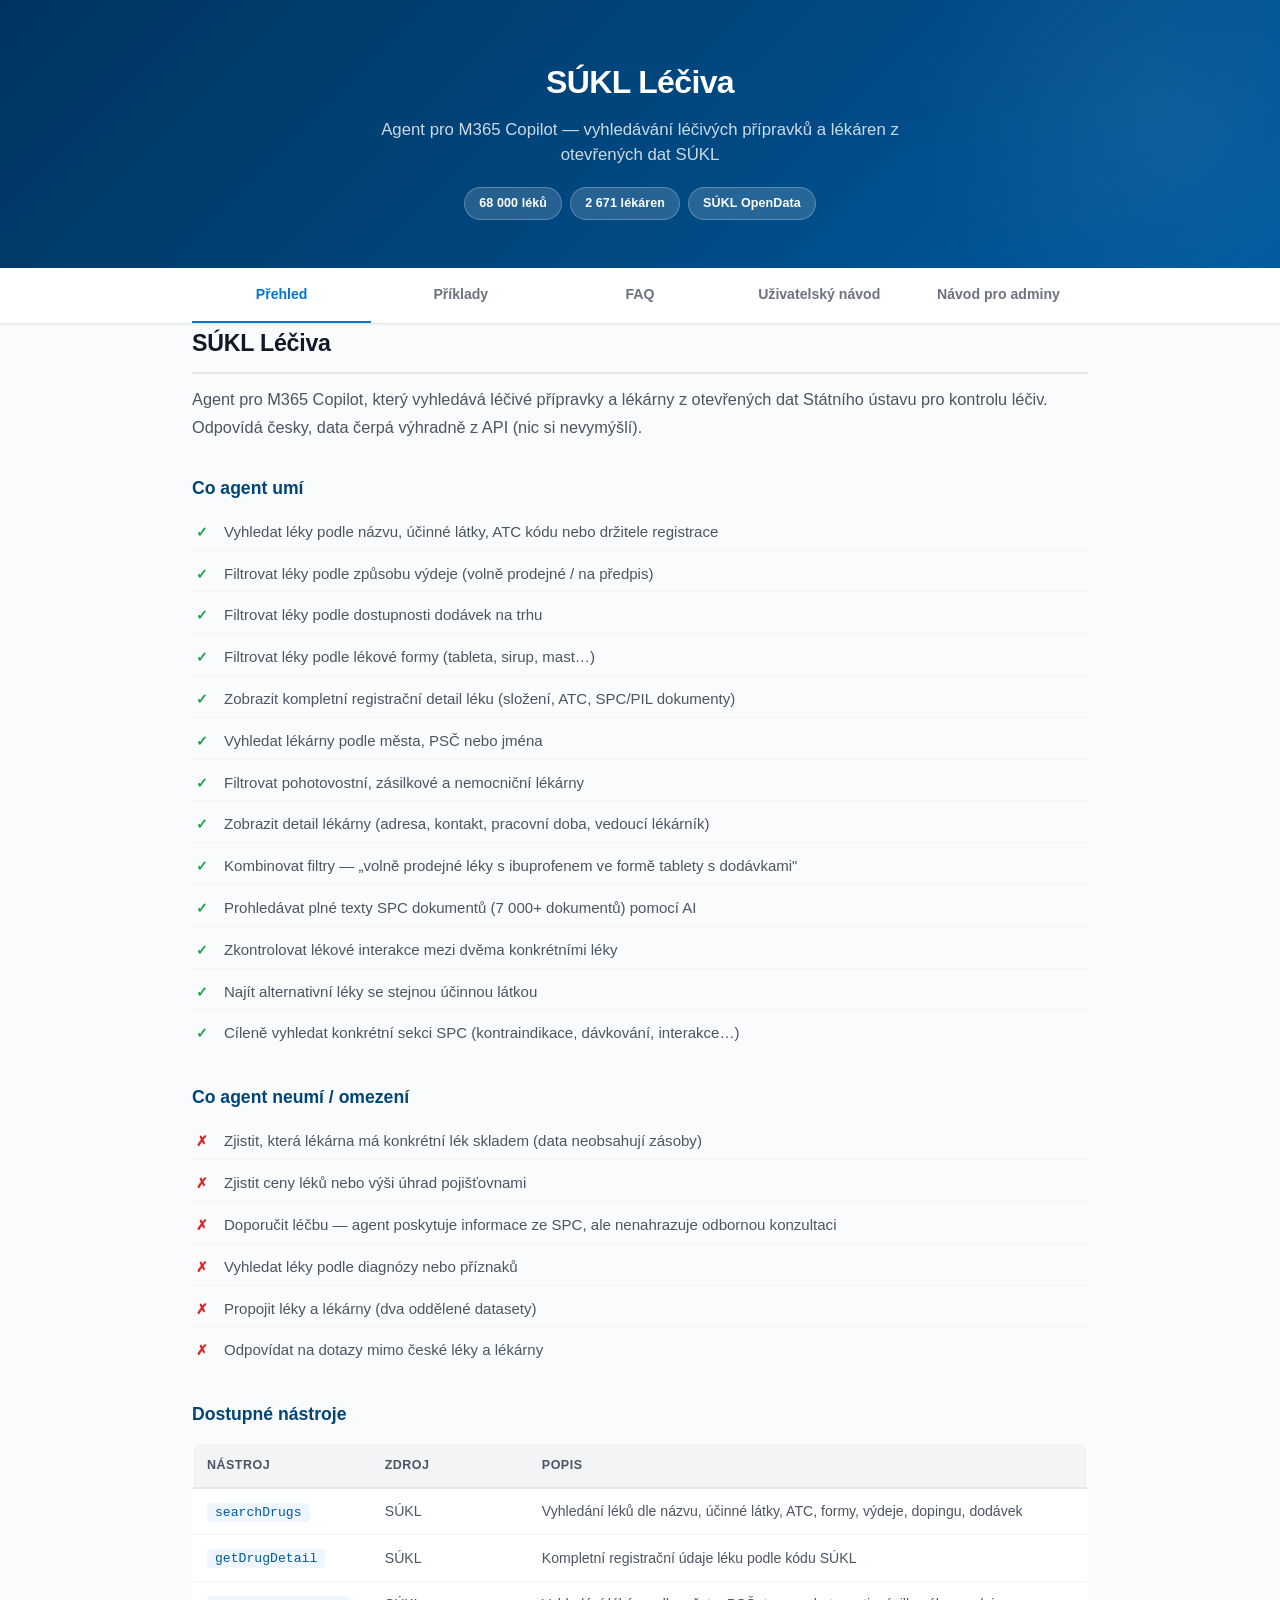
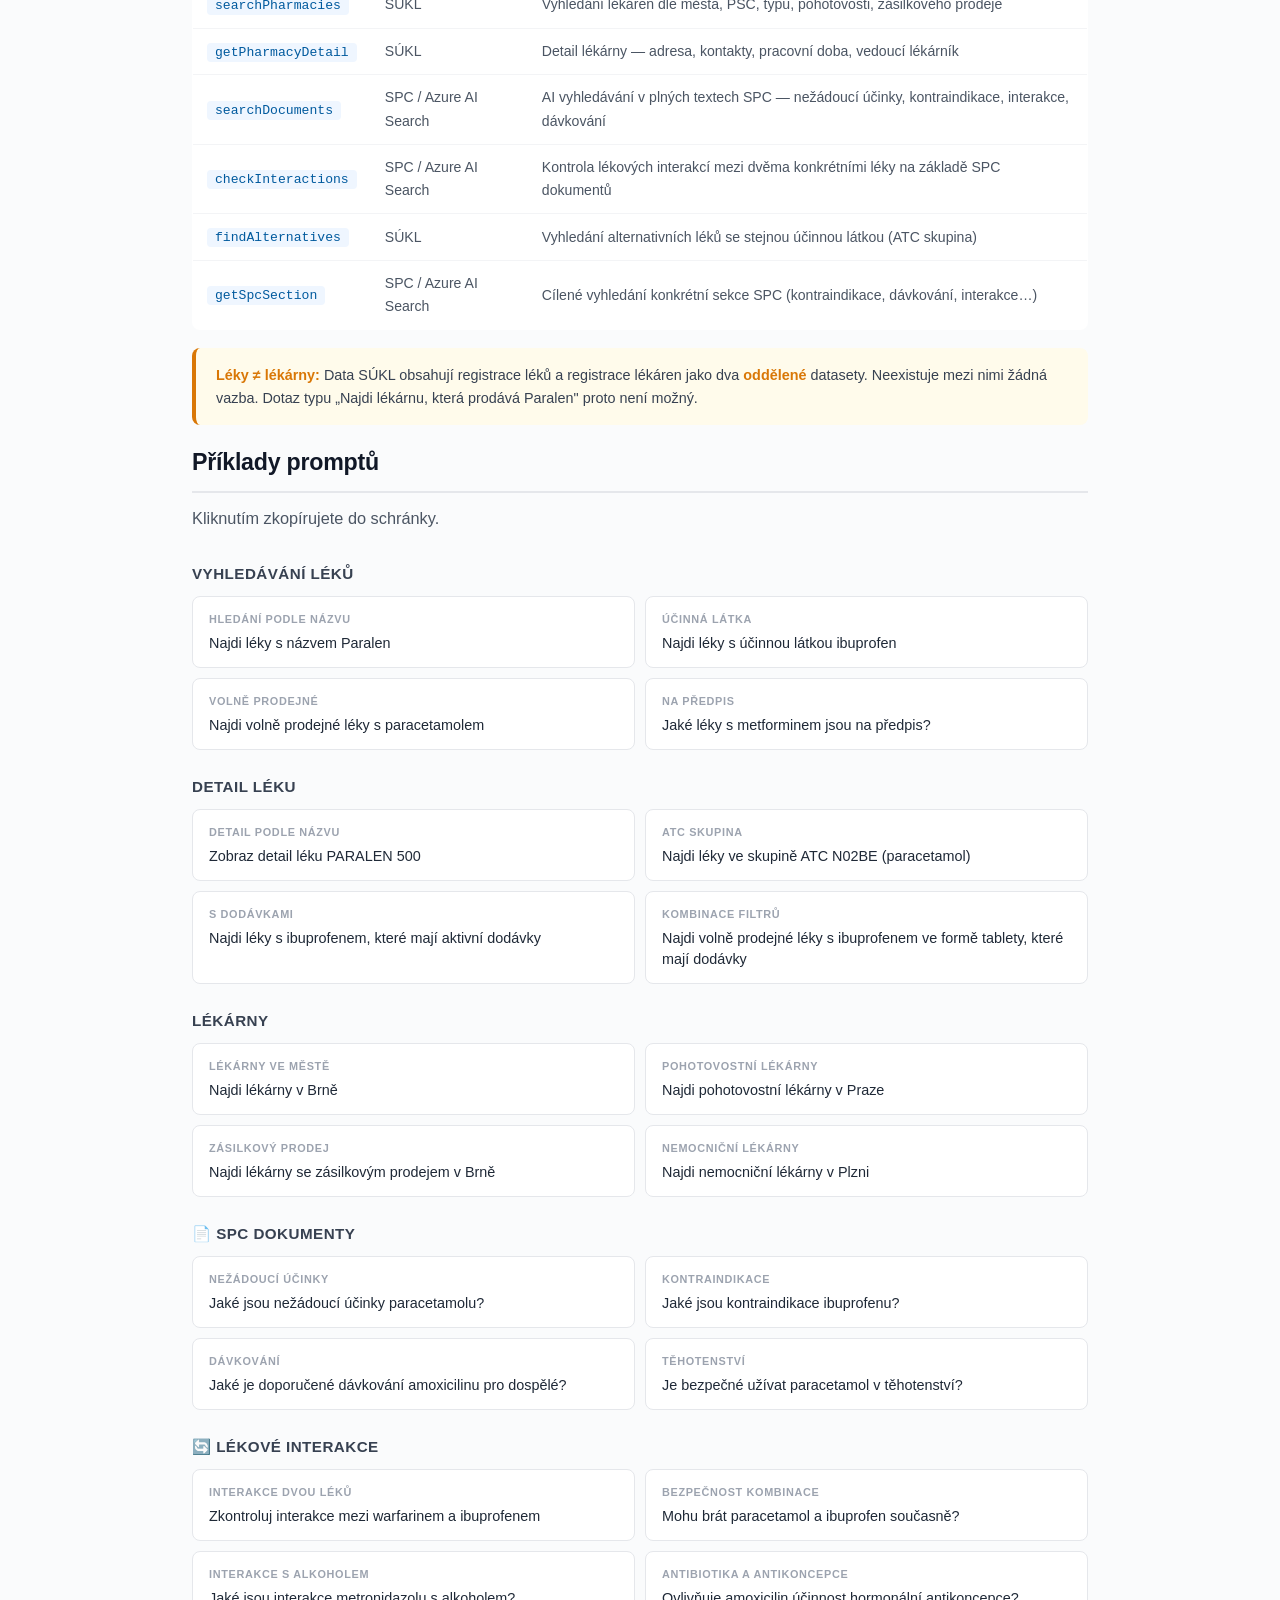
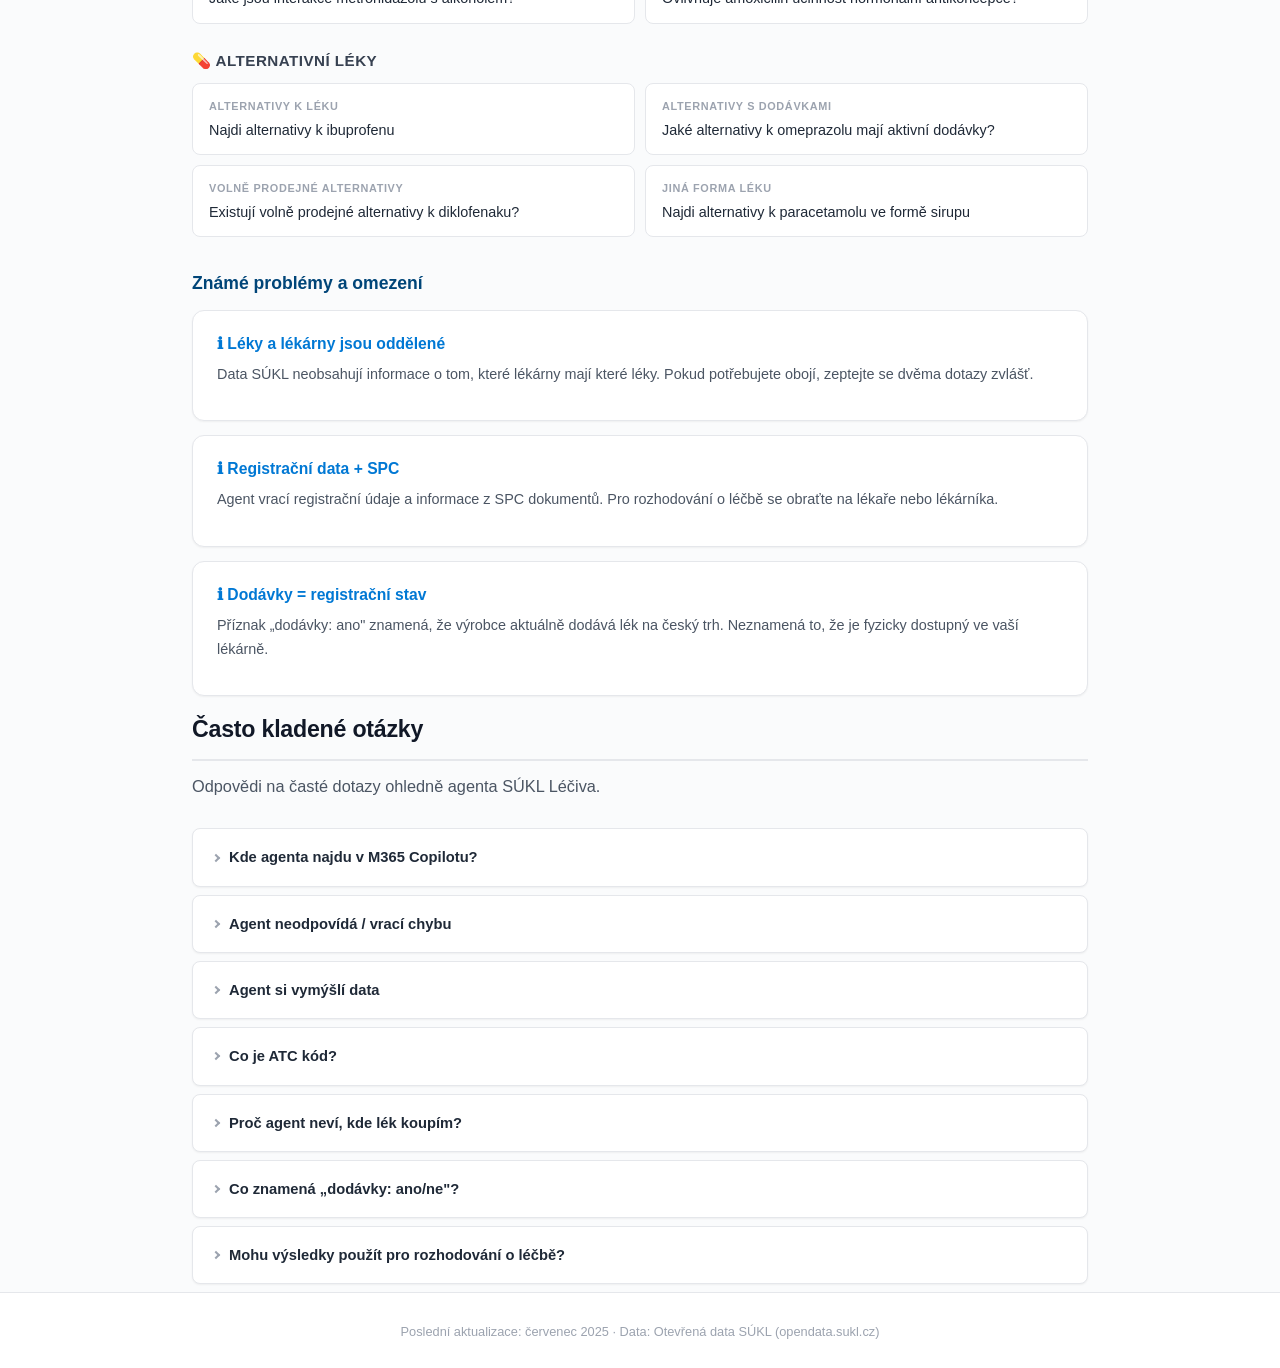
==== commit 1d86cfef: "Fix 7 overly broad prompts in user guide - use specific drug names" ====
--- a/index.html
+++ b/index.html
@@ -49,13 +49,17 @@
                 <li class="yes">Filtrovat pohotovostní, zásilkové a nemocniční lékárny</li>
                 <li class="yes">Zobrazit detail lékárny (adresa, kontakt, pracovní doba, vedoucí lékárník)</li>
                 <li class="yes">Kombinovat filtry — „volně prodejné léky s ibuprofenem ve formě tablety s dodávkami"</li>
+                <li class="yes">Prohledávat plné texty SPC dokumentů (7 000+ dokumentů) pomocí AI</li>
+                <li class="yes">Zkontrolovat lékové interakce mezi dvěma konkrétními léky</li>
+                <li class="yes">Najít alternativní léky se stejnou účinnou látkou</li>
+                <li class="yes">Cíleně vyhledat konkrétní sekci SPC (kontraindikace, dávkování, interakce…)</li>
             </ul>
 
             <h3>Co agent neumí / omezení</h3>
             <ul class="feature-list">
                 <li class="no">Zjistit, která lékárna má konkrétní lék skladem (data neobsahují zásoby)</li>
                 <li class="no">Zjistit ceny léků nebo výši úhrad pojišťovnami</li>
-                <li class="no">Doporučit dávkování, léčbu nebo upozornit na interakce</li>
+                <li class="no">Doporučit léčbu — agent poskytuje informace ze SPC, ale nenahrazuje odbornou konzultaci</li>
                 <li class="no">Vyhledat léky podle diagnózy nebo příznaků</li>
                 <li class="no">Propojit léky a lékárny (dva oddělené datasety)</li>
                 <li class="no">Odpovídat na dotazy mimo české léky a lékárny</li>
@@ -87,6 +91,26 @@
                         <td>SÚKL</td>
                         <td>Detail lékárny — adresa, kontakty, pracovní doba, vedoucí lékárník</td>
                     </tr>
+                    <tr>
+                        <td><code>searchDocuments</code></td>
+                        <td>SPC / Azure AI Search</td>
+                        <td>AI vyhledávání v plných textech SPC — nežádoucí účinky, kontraindikace, interakce, dávkování</td>
+                    </tr>
+                    <tr>
+                        <td><code>checkInteractions</code></td>
+                        <td>SPC / Azure AI Search</td>
+                        <td>Kontrola lékových interakcí mezi dvěma konkrétními léky na základě SPC dokumentů</td>
+                    </tr>
+                    <tr>
+                        <td><code>findAlternatives</code></td>
+                        <td>SÚKL</td>
+                        <td>Vyhledání alternativních léků se stejnou účinnou látkou (ATC skupina)</td>
+                    </tr>
+                    <tr>
+                        <td><code>getSpcSection</code></td>
+                        <td>SPC / Azure AI Search</td>
+                        <td>Cílené vyhledání konkrétní sekce SPC (kontraindikace, dávkování, interakce…)</td>
+                    </tr>
                 </tbody>
             </table>
 
@@ -168,6 +192,78 @@
                     <div class="prompt-label">Nemocniční lékárny</div>
                     <div class="prompt-text">Najdi nemocniční lékárny v Plzni</div>
                     <span class="copy-hint">kopírovat</span>
+                </div>
+            </div>
+
+            <h4>📄 SPC dokumenty</h4>
+            <div class="prompt-grid">
+                <div class="prompt" onclick="copyPrompt(this)">
+                    <div class="prompt-label">Nežádoucí účinky</div>
+                    <div class="prompt-text">Jaké jsou nežádoucí účinky paracetamolu?</div>
+                    <span class="copy-hint">📋 kopírovat</span>
+                </div>
+                <div class="prompt" onclick="copyPrompt(this)">
+                    <div class="prompt-label">Kontraindikace</div>
+                    <div class="prompt-text">Jaké jsou kontraindikace ibuprofenu?</div>
+                    <span class="copy-hint">📋 kopírovat</span>
+                </div>
+                <div class="prompt" onclick="copyPrompt(this)">
+                    <div class="prompt-label">Dávkování</div>
+                    <div class="prompt-text">Jaké je doporučené dávkování amoxicilinu pro dospělé?</div>
+                    <span class="copy-hint">📋 kopírovat</span>
+                </div>
+                <div class="prompt" onclick="copyPrompt(this)">
+                    <div class="prompt-label">Těhotenství</div>
+                    <div class="prompt-text">Je bezpečné užívat paracetamol v těhotenství?</div>
+                    <span class="copy-hint">📋 kopírovat</span>
+                </div>
+            </div>
+
+            <h4>🔄 Lékové interakce</h4>
+            <div class="prompt-grid">
+                <div class="prompt" onclick="copyPrompt(this)">
+                    <div class="prompt-label">Interakce dvou léků</div>
+                    <div class="prompt-text">Zkontroluj interakce mezi warfarinem a ibuprofenem</div>
+                    <span class="copy-hint">📋 kopírovat</span>
+                </div>
+                <div class="prompt" onclick="copyPrompt(this)">
+                    <div class="prompt-label">Bezpečnost kombinace</div>
+                    <div class="prompt-text">Mohu brát paracetamol a ibuprofen současně?</div>
+                    <span class="copy-hint">📋 kopírovat</span>
+                </div>
+                <div class="prompt" onclick="copyPrompt(this)">
+                    <div class="prompt-label">Interakce s alkoholem</div>
+                    <div class="prompt-text">Jaké jsou interakce metronidazolu s alkoholem?</div>
+                    <span class="copy-hint">📋 kopírovat</span>
+                </div>
+                <div class="prompt" onclick="copyPrompt(this)">
+                    <div class="prompt-label">Antibiotika a antikoncepce</div>
+                    <div class="prompt-text">Ovlivňuje amoxicilin účinnost hormonální antikoncepce?</div>
+                    <span class="copy-hint">📋 kopírovat</span>
+                </div>
+            </div>
+
+            <h4>💊 Alternativní léky</h4>
+            <div class="prompt-grid">
+                <div class="prompt" onclick="copyPrompt(this)">
+                    <div class="prompt-label">Alternativy k léku</div>
+                    <div class="prompt-text">Najdi alternativy k ibuprofenu</div>
+                    <span class="copy-hint">📋 kopírovat</span>
+                </div>
+                <div class="prompt" onclick="copyPrompt(this)">
+                    <div class="prompt-label">Alternativy s dodávkami</div>
+                    <div class="prompt-text">Jaké alternativy k omeprazolu mají aktivní dodávky?</div>
+                    <span class="copy-hint">📋 kopírovat</span>
+                </div>
+                <div class="prompt" onclick="copyPrompt(this)">
+                    <div class="prompt-label">Volně prodejné alternativy</div>
+                    <div class="prompt-text">Existují volně prodejné alternativy k diklofenaku?</div>
+                    <span class="copy-hint">📋 kopírovat</span>
+                </div>
+                <div class="prompt" onclick="copyPrompt(this)">
+                    <div class="prompt-label">Jiná forma léku</div>
+                    <div class="prompt-text">Najdi alternativy k paracetamolu ve formě sirupu</div>
+                    <span class="copy-hint">📋 kopírovat</span>
                 </div>
             </div>
         </section>
@@ -179,8 +275,8 @@
                 <p>Data SÚKL neobsahují informace o tom, které lékárny mají které léky. Pokud potřebujete obojí, zeptejte se dvěma dotazy zvlášť.</p>
             </div>
             <div class="card">
-                <div class="card-title"><span class="status-info">Registrační data, ne klinická</span></div>
-                <p>Agent vrací administrativní registrační údaje — ne dávkování, interakce ani doporučení léčby. Pro tyto informace se obraťte na lékaře nebo lékárníka.</p>
+                <div class="card-title"><span class="status-info">Registrační data + SPC</span></div>
+                <p>Agent vrací registrační údaje a informace z SPC dokumentů. Pro rozhodování o léčbě se obraťte na lékaře nebo lékárníka.</p>
             </div>
             <div class="card">
                 <div class="card-title"><span class="status-info">Dodávky = registrační stav</span></div>
@@ -252,7 +348,7 @@
             <details>
                 <summary>Mohu výsledky použít pro rozhodování o léčbě?</summary>
                 <div class="detail-body">
-                    <p><strong>Ne.</strong> Agent poskytuje registrační údaje z databáze SÚKL. Pro rozhodování o léčbě, dávkování nebo interakcích se obraťte na svého lékaře nebo lékárníka.</p>
+                    <p><strong>Ne.</strong> Agent poskytuje registrační údaje a informace z SPC dokumentů z databáze SÚKL. Pro rozhodování o léčbě, dávkování nebo interakcích se obraťte na svého lékaře nebo lékárníka.</p>
                 </div>
             </details>
         </section>
@@ -260,7 +356,7 @@
 
     <footer class="site-footer">
         <div class="container">
-            Poslední aktualizace: březen 2026 · Data: Otevřená data SÚKL (opendata.sukl.cz)
+            Poslední aktualizace: červenec 2025 · Data: Otevřená data SÚKL (opendata.sukl.cz)
         </div>
     </footer>
 
--- a/styles.css
+++ b/styles.css
@@ -269,7 +269,7 @@
 .feature-list { list-style: none; padding: 0; }
 
 .feature-list li {
-  padding: 10px 0 10px 32px;
+  padding: 5px 0 5px 32px;
   position: relative;
   color: var(--gray-600);
   font-size: 0.94rem;
@@ -281,7 +281,7 @@
 .feature-list li::before {
   position: absolute;
   left: 4px;
-  top: 11px;
+  top: 6px;
   font-size: 0.88rem;
 }
 
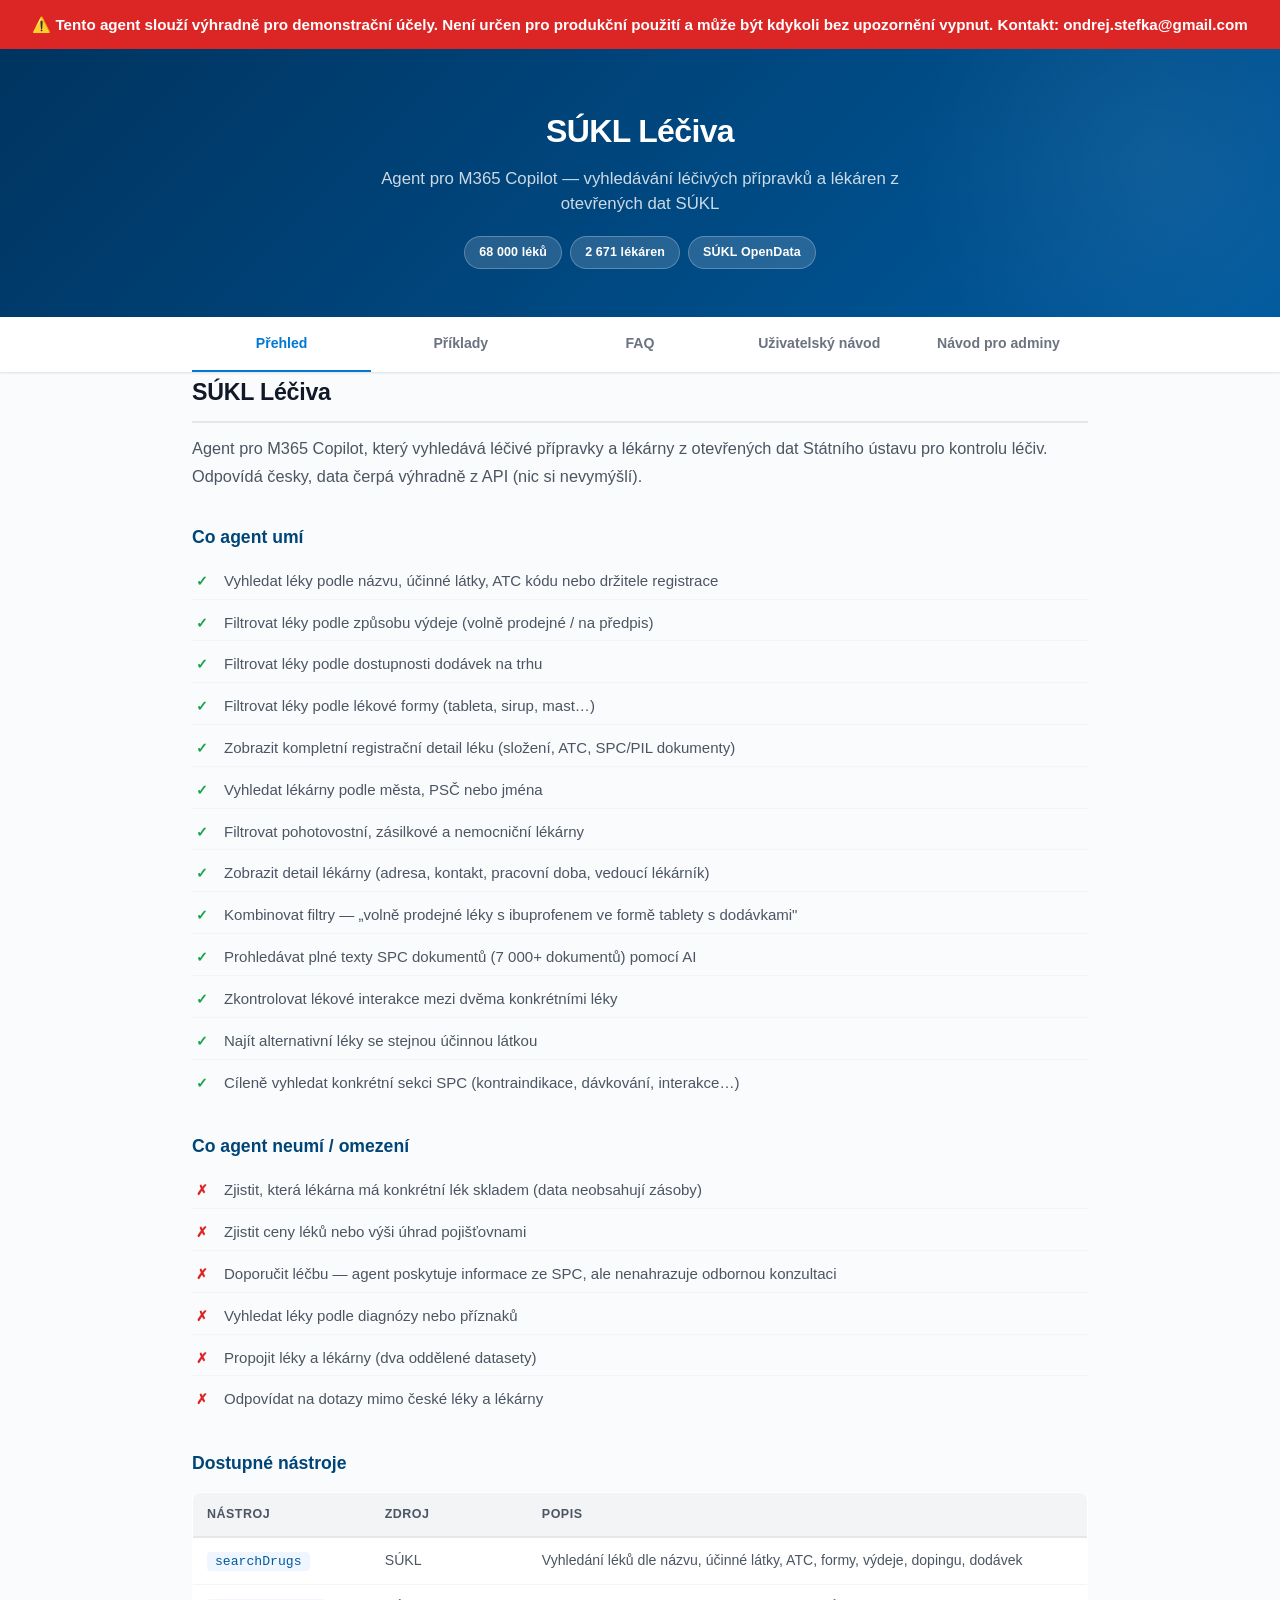
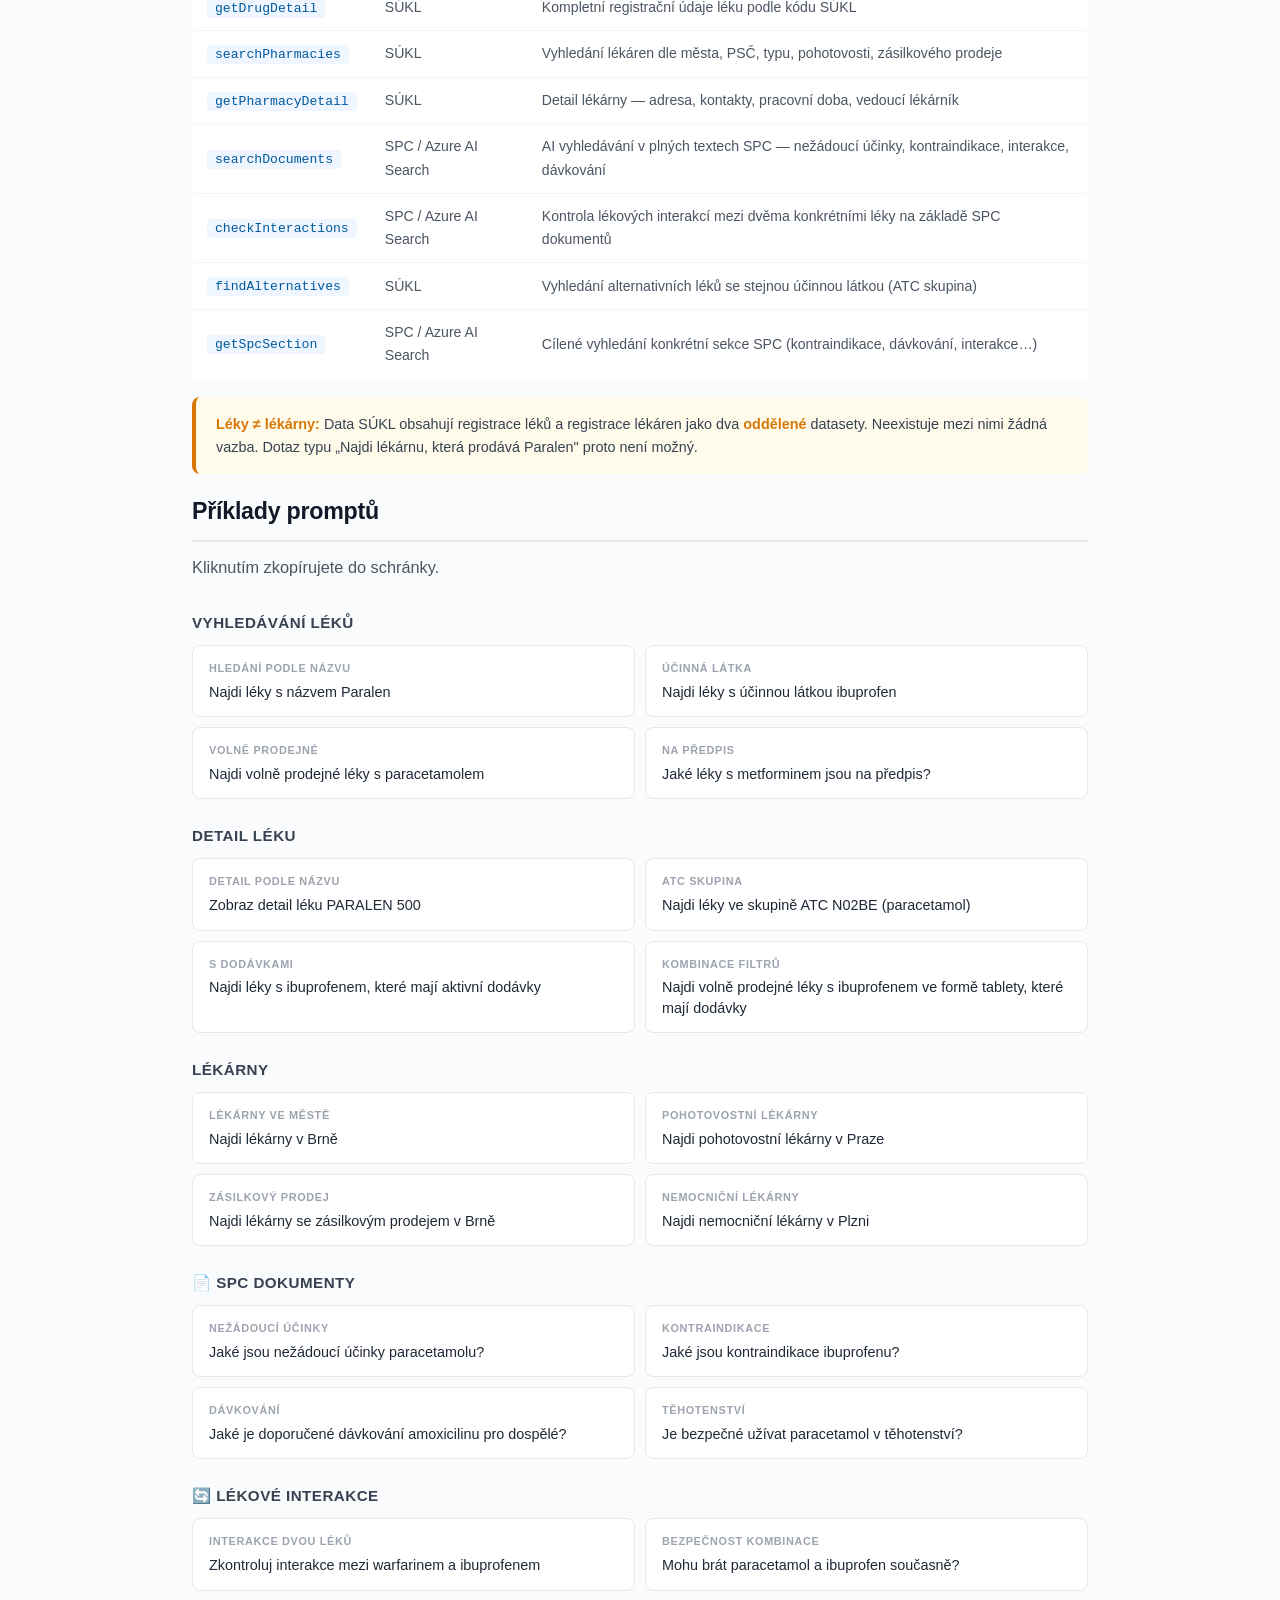
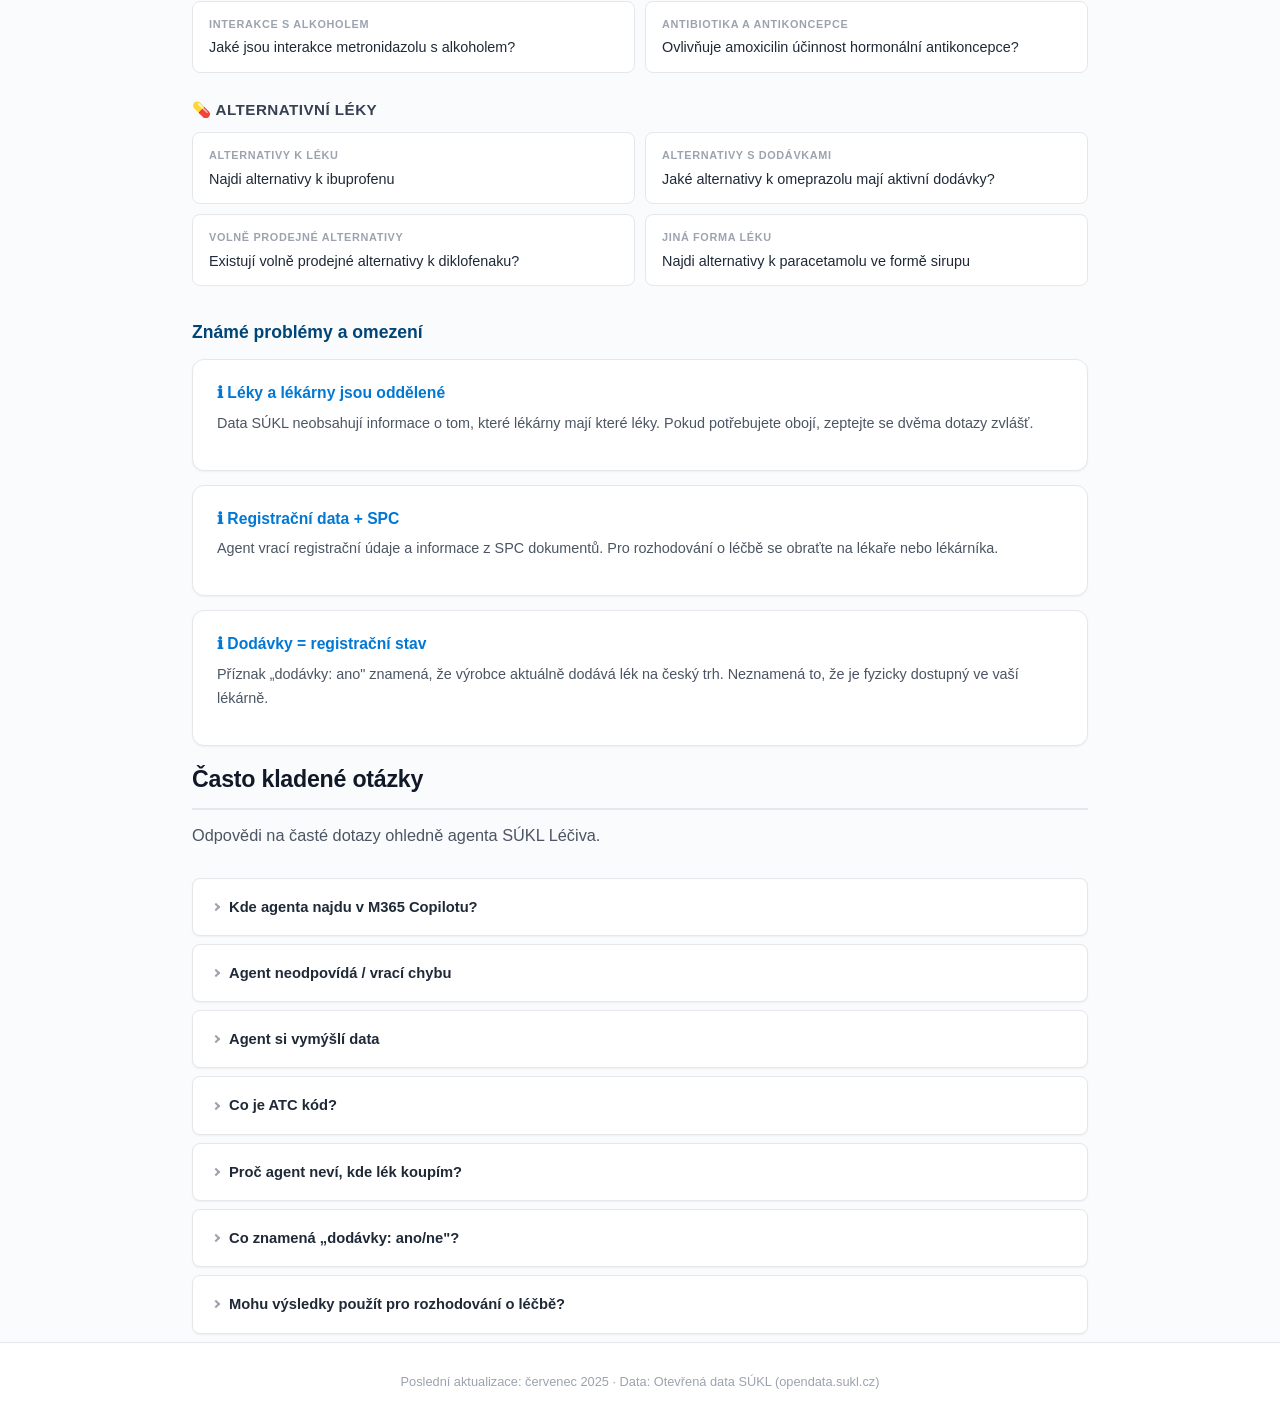
==== commit 226c1ff9: "Add demo-only warning banner to all pages" ====
--- a/index.html
+++ b/index.html
@@ -7,6 +7,7 @@
     <link rel="stylesheet" href="styles.css">
 </head>
 <body>
+    <div class="demo-warning" style="background:#dc2626;color:#fff;text-align:center;padding:12px 16px;font-weight:700;font-size:0.95rem;">⚠️ Tento agent slouží výhradně pro demonstrační účely. Není určen pro produkční použití a může být kdykoli bez upozornění vypnut. Kontakt: ondrej.stefka@gmail.com</div>
     <header class="site-header">
         <div class="container header-center">
             <h1>SÚKL Léčiva</h1>
